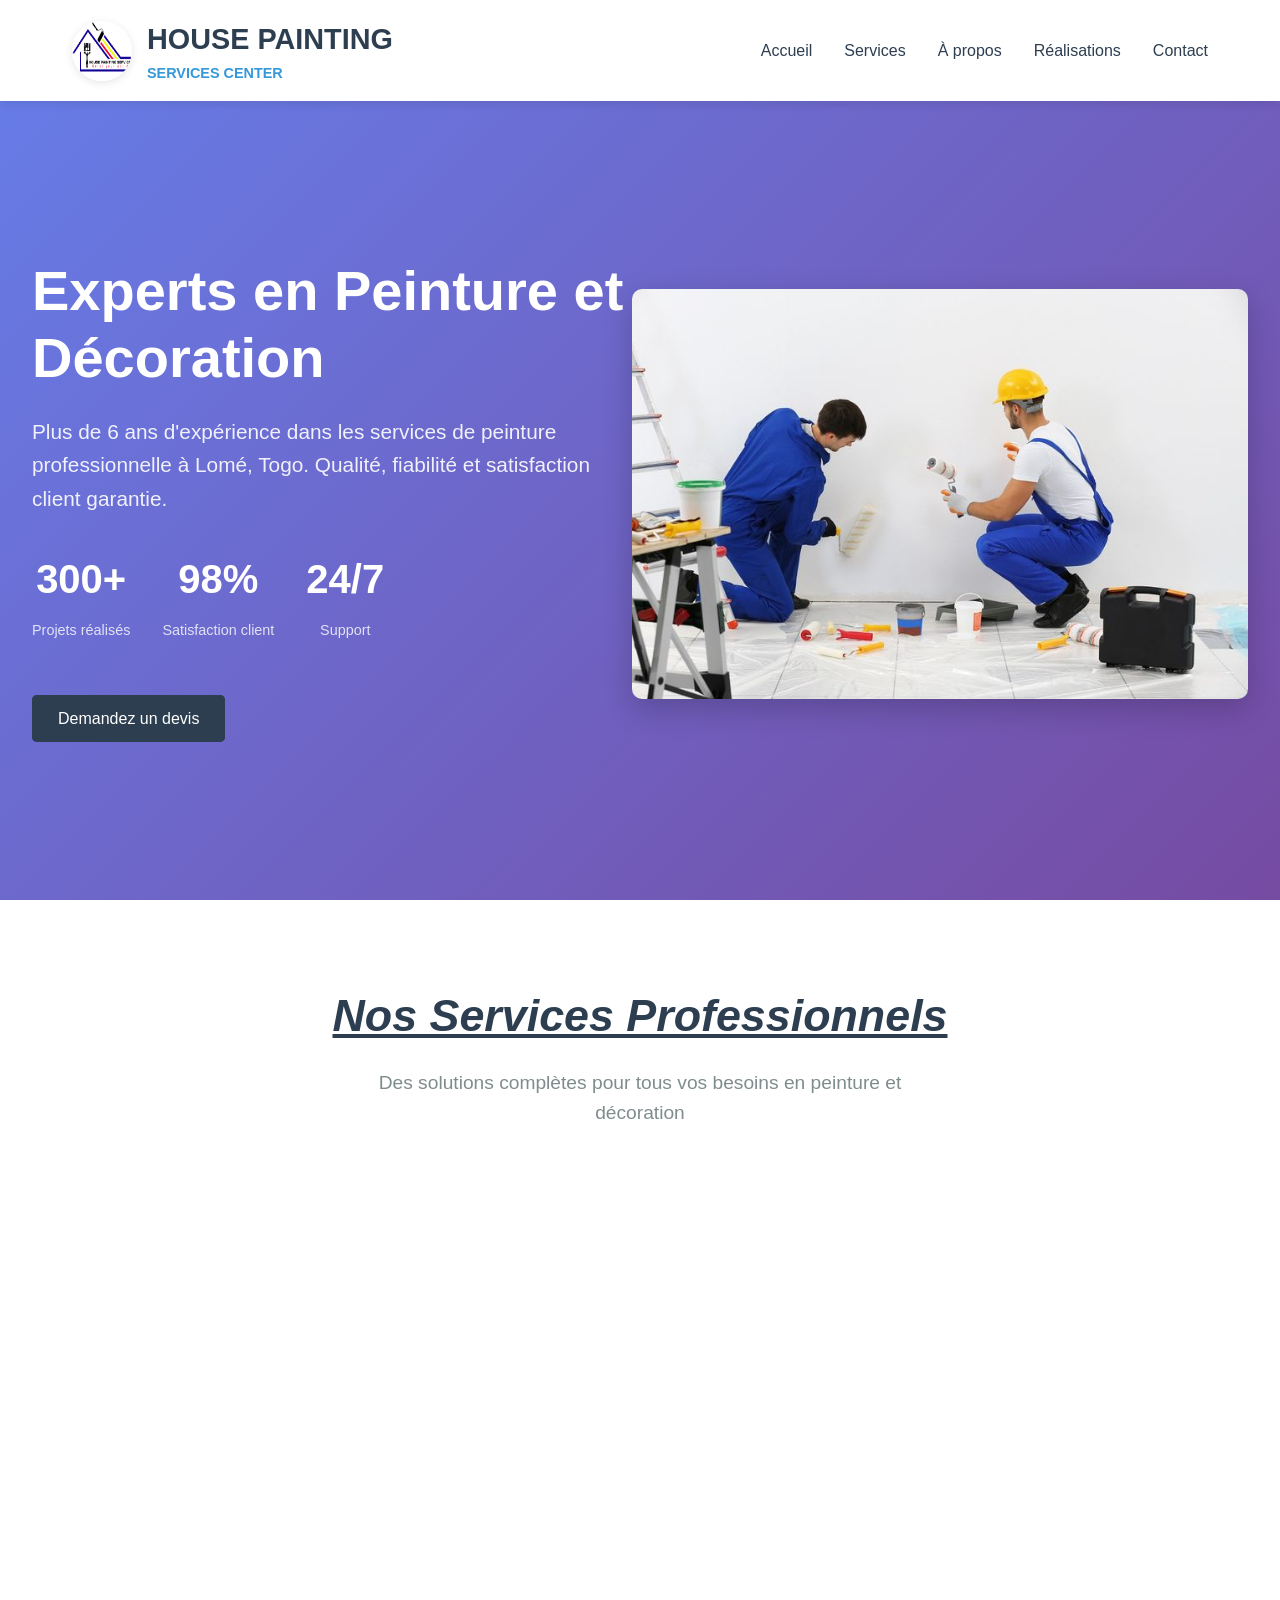
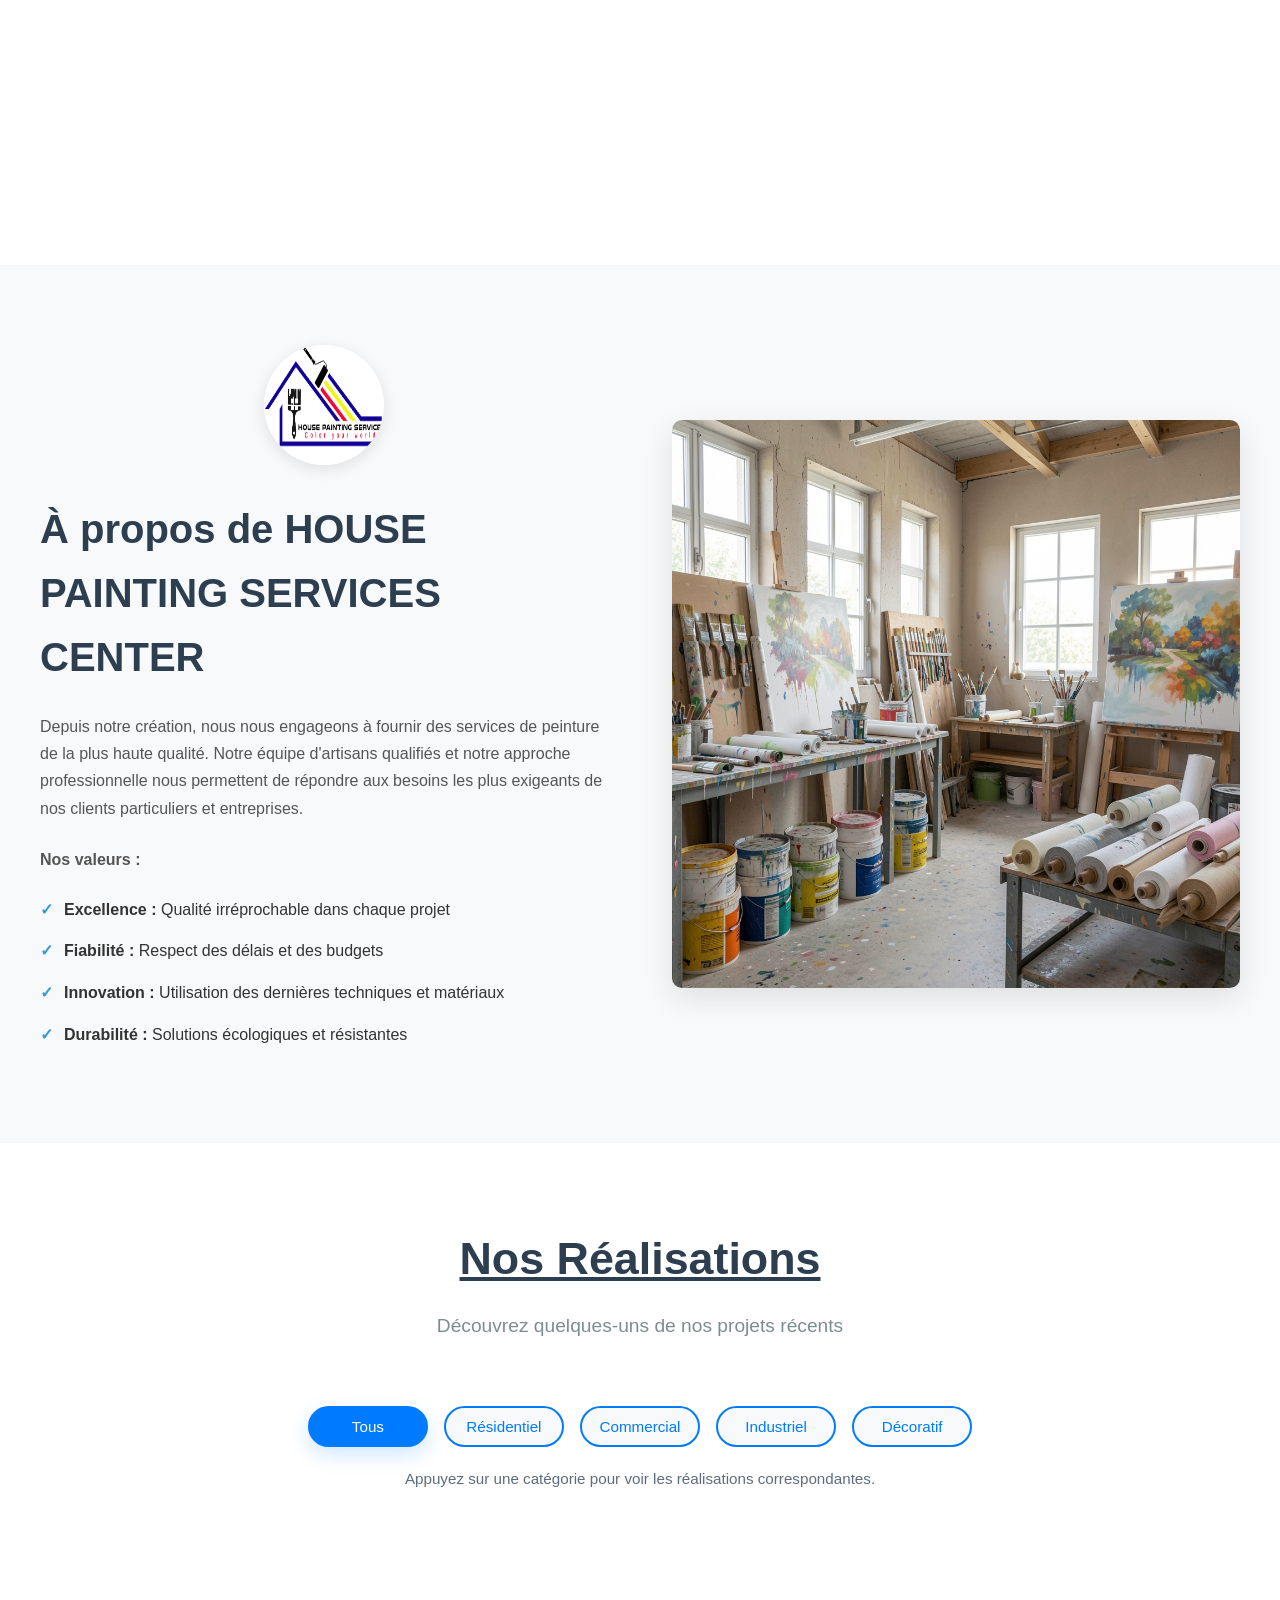
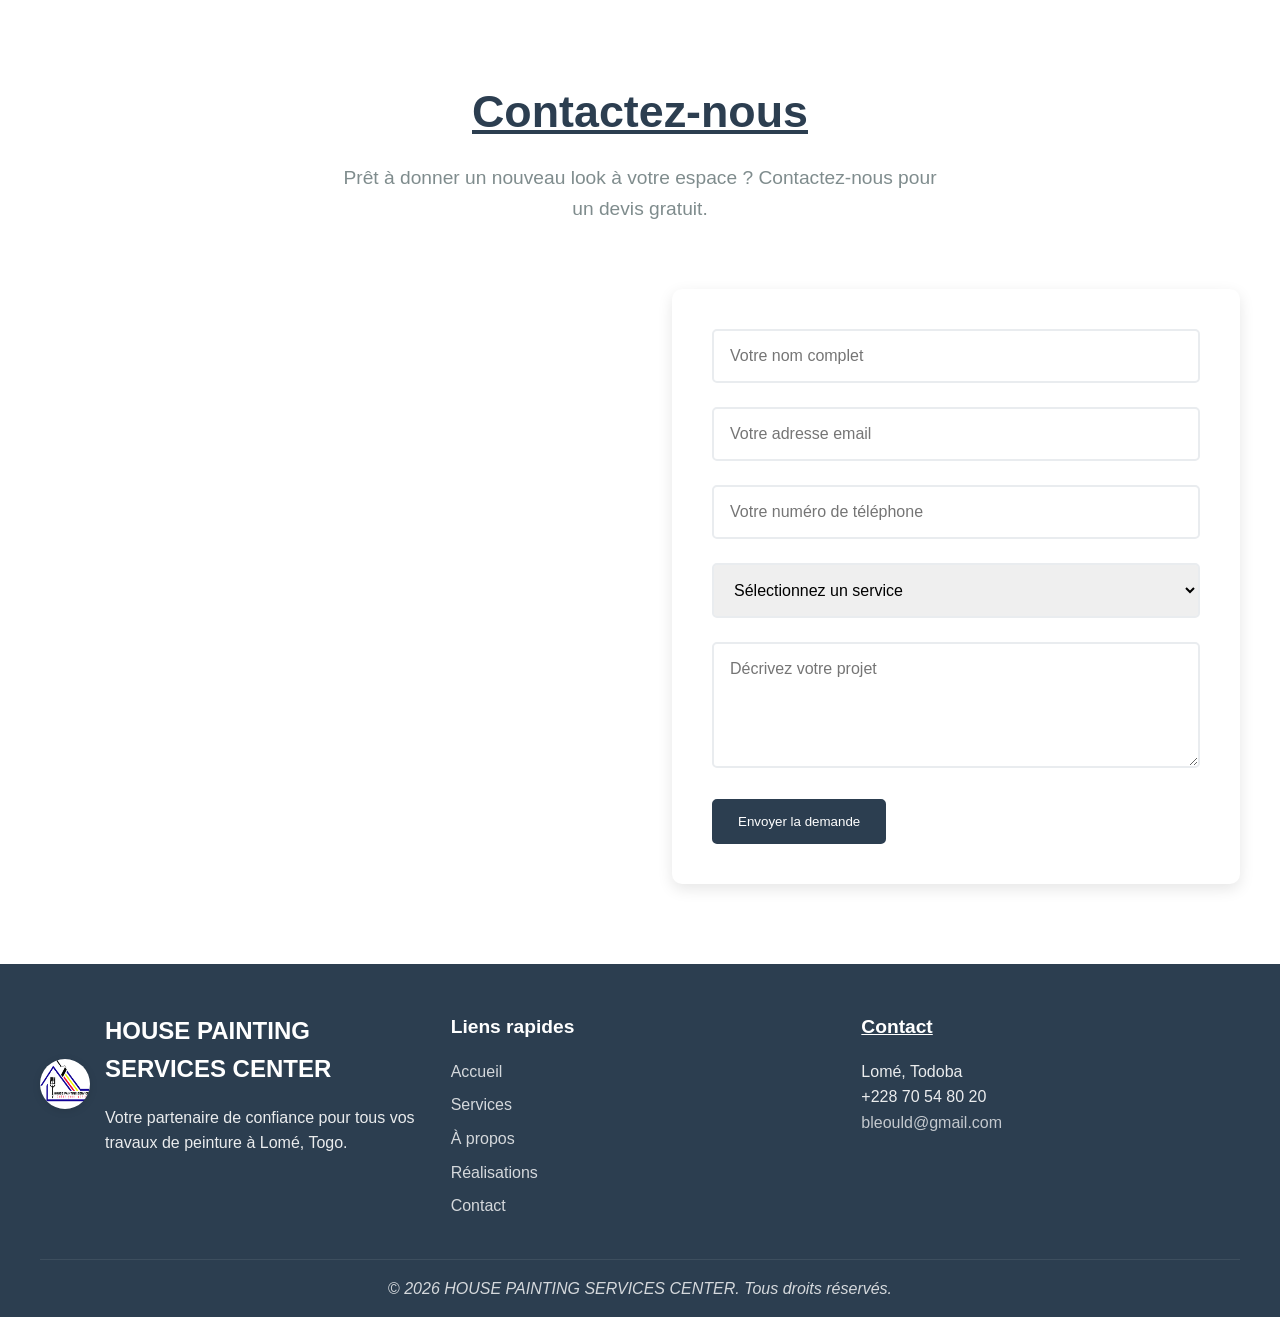
==== index.html @ db164951 "Amélioration du responsive mobile pour un affichage plus stylé" ====
<!DOCTYPE html>
<html lang="fr">
<head>
    <meta charset="UTF-8">
    <meta name="viewport" content="width=device-width, initial-scale=1.0">
    <title>HOUSE PAINTING SERVICES CENTER | Peinture professionnelle à Lomé</title>
    <meta name="description" content="HOUSE PAINTING SERVICES CENTER propose des services professionnels de peinture, décoration et étanchéité à Lomé, Togo.">
    <meta name="theme-color" content="#2c3e50">
    <meta http-equiv="Content-Security-Policy" content="default-src 'self'; script-src 'self'; style-src 'self'; img-src 'self' data: https:; form-action https://formspree.io;">
    <link rel="canonical" href="./">
    <link rel="icon" type="image/svg+xml" href="images/favicon.svg">
    <link rel="shortcut icon" href="images/favicon.svg">
    <link rel="manifest" href="site.webmanifest">
    <meta property="og:title" content="HOUSE PAINTING SERVICES CENTER">
    <meta property="og:description" content="Peinture professionnelle, décoration et étanchéité à Lomé.">
    <meta property="og:type" content="website">
    <meta property="og:url" content="./">
    <link rel="stylesheet" href="styles.css">
    <link href="https://fonts.googleapis.com/css2?family=Roboto:wght@300;400;500;700&display=swap" rel="stylesheet">
</head>
<body>
    <header>
        <nav>
            <div class="logo">
                <img src="images/logo-atelier.png" alt="Logo HOUSE PAINTING" class="logo-image" onerror="this.src='images/logo-atelier.svg'">
                <div class="logo-text">
                    <h1>HOUSE PAINTING</h1>
                    <span><b>SERVICES CENTER</b></span>
                </div>
            </div>
            <ul class="nav-links">
                <li><a href="#accueil">Accueil</a></li>
                <li><a href="#services">Services</a></li>
                <li><a href="#apropos">À propos</a></li>
                <li><a href="#realisations">Réalisations</a></li>
                <li><a href="#contact">Contact</a></li>
            </ul>
            <div class="cta-nav">
                <a href="#contact" class="cta-button">Devis gratuit</a>
            </div>
        </nav>
    </header>

    <section id="accueil" class="hero">
        <div class="hero-content">
            <h2>Experts en Peinture et Décoration</h2>
            <p>Plus de 6 ans d'expérience dans les services de peinture professionnelle à Lomé, Togo. Qualité, fiabilité et satisfaction client garantie.</p>
            <div class="hero-stats">
                <div class="stat">
                    <h3>300+</h3>
                    <p>Projets réalisés</p>
                </div>
                <div class="stat">
                    <h3>98%</h3>
                    <p>Satisfaction client</p>
                </div>
                <div class="stat">
                    <h3>24/7</h3>
                    <p>Support</p>
                </div>
            </div>
            <a href="#contact" class="cta-button primary">Demandez un devis</a>
        </div>
        <div class="hero-image">
            <img src="images/equipe-professionnelle.jpg" alt="Équipe professionnelle de peinture" onerror="this.src='images/exemple-image.svg'">
        </div>
    </section>

    <section id="services" class="services-section">
        <div class="container">
            <div class="section-header">
                <h2><u><i>Nos Services Professionnels</i></u></h2>
                <p>Des solutions complètes pour tous vos besoins en peinture et décoration</p>
            </div>
            <div class="services-grid">
                <div class="service-item">
                    <div class="service-icon">🛠️</div>
                    <h3>Traitement de surface humide</h3>
                    <p>Préparation experte des surfaces pour une adhérence optimale et une finition durable.</p>
                </div>
                <div class="service-item">
                    <div class="service-icon">🎨</div>
                    <h3>Décoration Stucco</h3>
                    <p>Application artistique du stucco pour créer des textures uniques et élégantes.</p>
                </div>
                <div class="service-item">
                    <div class="service-icon">🏭</div>
                    <h3>Peinture industrielle</h3>
                    <p>Peintures spécialisées résistantes aux environnements industriels exigeants.</p>
                </div>
                <div class="service-item">
                    <div class="service-icon">💧</div>
                    <h3>Étanchéité</h3>
                    <p>Solutions d'étanchéité avancées pour protéger contre l'humidité et les infiltrations.</p>
                </div>
                <div class="service-item">
                    <div class="service-icon">🏠</div>
                    <h3>Peinture simple</h3>
                    <p>Peinture intérieure et extérieure de qualité supérieure avec finition impeccable.</p>
                </div>
            </div>
        </div>
    </section>

    <section id="apropos" class="about-section">
        <div class="container">
            <div class="about-content">
                <div class="about-text">
                    <div class="about-logo">
                        <img src="images/logo-atelier.png" alt="Logo HOUSE PAINTING" class="about-logo-image" onerror="this.src='images/logo-atelier.svg'">
                    </div>
                    <h2>À propos de HOUSE PAINTING SERVICES CENTER</h2>
                    <p>Depuis notre création, nous nous engageons à fournir des services de peinture de la plus haute qualité. Notre équipe d'artisans qualifiés et notre approche professionnelle nous permettent de répondre aux besoins les plus exigeants de nos clients particuliers et entreprises.</p>
                    <p><strong>Nos valeurs :</strong></p>
                    <ul>
                        <li><strong>Excellence :</strong> Qualité irréprochable dans chaque projet</li>
                        <li><strong>Fiabilité :</strong> Respect des délais et des budgets</li>
                        <li><strong>Innovation :</strong> Utilisation des dernières techniques et matériaux</li>
                        <li><strong>Durabilité :</strong> Solutions écologiques et résistantes</li>
                    </ul>
                </div>
                <div class="about-image">
                    <img src="images/atelier-professionnel.jpg" alt="Notre atelier professionnel" onerror="this.src='images/exemple-image.svg'">
                </div>
            </div>
        </div>
    </section>

    <section id="realisations" class="portfolio-section">
        <div class="container">
            <div class="section-header">
                <h2><u>Nos Réalisations</u></h2>
                <p>Découvrez quelques-uns de nos projets récents</p>
            </div>
            <div class="filter-buttons">
                <button class="filter-btn active" data-filter="all">Tous</button>
                <button class="filter-btn" data-filter="residential">Résidentiel</button>
                <button class="filter-btn" data-filter="commercial">Commercial</button>
                <button class="filter-btn" data-filter="industrial">Industriel</button>
                <button class="filter-btn" data-filter="decorative">Décoratif</button>
            </div>
            <p class="mobile-filter-note">Appuyez sur une catégorie pour voir les réalisations correspondantes.</p>
            <div class="portfolio-grid">
                <div class="portfolio-item residential hidden">
                    <img src="images/projet-residentiel-1.jpg" alt="Projet résidentiel" onerror="this.src='images/exemple-image.svg'">
                    <div class="portfolio-overlay">
                        <h4>Peinture résidentielle</h4>
                        <p>Rénovation complète d'une villa moderne</p>
                        <a href="images/projet-residentiel-1.jpg" download class="download-btn">Télécharger l'image</a>
                    </div>
                </div>
                <div class="portfolio-item commercial hidden">
                    <img src="images/projet-commercial-1.jpg" alt="Projet commercial" onerror="this.src='images/exemple-image.svg'">
                    <div class="portfolio-overlay">
                        <h4>Peinture commerciale</h4>
                        <p>Refonte d'un bureau d'entreprise</p>
                        <a href="images/projet-commercial-1.jpg" download class="download-btn">Télécharger l'image</a>
                    </div>
                </div>
                <div class="portfolio-item industrial hidden">
                    <img src="images/projet-industriel-1.jpg" alt="Projet industriel" onerror="this.src='images/exemple-image.svg'">
                    <div class="portfolio-overlay">
                        <h4>Peinture industrielle</h4>
                        <p>Protection d'un entrepôt industriel</p>
                        <a href="images/projet-industriel-1.jpg" download class="download-btn">Télécharger l'image</a>
                    </div>
                </div>
                <div class="portfolio-item decorative hidden">
                    <img src="images/projet-decoratif-1.jpg" alt="Projet décoratif" onerror="this.src='images/exemple-image.svg'">
                    <div class="portfolio-overlay">
                        <h4>Décoration Stucco</h4>
                        <p>Mur décoratif en stucco artistique</p>
                        <a href="images/projet-decoratif-1.jpg" download class="download-btn">Télécharger l'image</a>
                    </div>
                </div>
                <div class="portfolio-item residential hidden">
                    <img src="images/projet-residentiel-2.jpg" alt="Projet résidentiel 2" onerror="this.src='images/exemple-image.svg'">
                    <div class="portfolio-overlay">
                        <h4>Peinture résidentielle 2</h4>
                        <p>Rénovation d'un appartement moderne</p>
                        <a href="images/projet-residentiel-2.jpg" download class="download-btn">Télécharger l'image</a>
                    </div>
                </div>
                <div class="portfolio-item commercial hidden">
                    <img src="images/projet-commercial-2.jpg" alt="Projet commercial 2" onerror="this.src='images/exemple-image.svg'">
                    <div class="portfolio-overlay">
                        <h4>Peinture commerciale 2</h4>
                        <p>Aménagement d'un espace de vente</p>
                        <a href="images/projet-commercial-2.jpg" download class="download-btn">Télécharger l'image</a>
                    </div>
                </div>
            </div>
        </div>
    </section>

    <section id="contact" class="contact-section">
        <div class="container">
            <div class="section-header">
                <h2><u>Contactez-nous</u></h2>
                <p>Prêt à donner un nouveau look à votre espace ? Contactez-nous pour un devis gratuit.</p>
            </div>
            <div class="contact-content">
                <div class="contact-info">
                    <div class="info-item">
                        <div class="info-icon">📍</div>
                        <div>
                            <h4>Adresse</h4>
                            <p>Lomé,Todoba</p>
                        </div>
                    </div>
                    <div class="info-item">
                        <div class="info-icon">📞</div>
                        <div>
                            <h4>Téléphone</h4>
                            <p>+228 70 54 80 20</p>
                        </div>
                    </div>
                    <div class="info-item">
                        <div class="info-icon">📧</div>
                        <div>
                            <h4>Email</h4>
                            <p><a href="mailto:bleould@gmail.com" class="email-link">bleould@gmail.com</a></p>
                        </div>
                    </div>
                    <div class="info-item">
                        <div class="info-icon">🕒</div>
                        <div>
                            <h4>Horaires</h4>
                            <p>Lun-Ven: 8h-18h<br>Sam: 9h-16h</p>
                        </div>
                    </div>
                </div>
                <div class="contact-form">
                    <form action="https://formspree.io/f/xaqloaav" method="POST" id="contact-form">
                        <div class="form-group">
                            <input type="text" name="nom" placeholder="Votre nom complet" required>
                        </div>
                        <div class="form-group">
                            <input type="email" name="email" placeholder="Votre adresse email" required>
                        </div>
                        <div class="form-group">
                            <input type="tel" name="telephone" placeholder="Votre numéro de téléphone">
                        </div>
                        <div class="form-group">
                            <select name="service" required>
                                <option value="">Sélectionnez un service</option>
                                <option value="surface-humide">Traitement de surface humide</option>
                                <option value="stucco">Décoration Stucco</option>
                                <option value="industrielle">Peinture industrielle</option>
                                <option value="etancheite">Étanchéité</option>
                                <option value="simple">Peinture simple</option>
                            </select>
                        </div>
                        <div class="form-group">
                            <textarea name="message" placeholder="Décrivez votre projet" rows="5" required></textarea>
                        </div>
                        <button type="submit" class="cta-button primary">Envoyer la demande</button>
                        <div id="form-message" style="margin-top: 1rem; display: none;"></div>
                    </form>
                </div>
            </div>
        </div>
    </section>

    <footer>
        <div class="container">
            <div class="footer-content">
                <div class="footer-section">
                    <div class="footer-logo">
                        <img src="images/logo-atelier.png" alt="Logo HOUSE PAINTING" class="footer-logo-image" onerror="this.src='images/logo-atelier.svg'">
                        <div>
                            <h3>HOUSE PAINTING SERVICES CENTER</h3>
                            <p>Votre partenaire de confiance pour tous vos travaux de peinture à Lomé, Togo.</p>
                        </div>
                    </div>
                </div>
                <div class="footer-section">
                    <h4>Liens rapides</h4>
                    <ul>
                        <li><a href="#accueil">Accueil</a></li>
                        <li><a href="#services">Services</a></li>
                        <li><a href="#apropos">À propos</a></li>
                        <li><a href="#realisations">Réalisations</a></li>
                        <li><a href="#contact">Contact</a></li>
                    </ul>
                </div>
                <div class="footer-section">
                    <h4><u>Contact</u></h4>
                    <p>Lomé, Todoba<br>+228 70 54 80 20<br><a href="mailto:bleould@gmail.com" class="footer-email">bleould@gmail.com</a></p>
                </div>
            </div>
            <div class="footer-bottom">
                <p>&copy; <i>2026 HOUSE PAINTING SERVICES CENTER. Tous droits réservés.</i></p>
            </div>
        </div>
    </footer>

    <script src="script.js"></script>
</body>
</html>
---- styles.css ----
/* Reset and base styles */
* {
    margin: 0;
    padding: 0;
    box-sizing: border-box;
}

body {
    font-family: 'Roboto', sans-serif;
    line-height: 1.6;
    color: #333;
    background-color: #fbffff;
    overflow-x: hidden;
}

img {
    max-width: 100%;
    display: block;
}

/* Header and Navigation */
header {
    background-color: #fff;
    box-shadow: 0 2px 10px rgba(0,0,0,0.1);
    position: fixed;
    width: 100%;
    top: 0;
    z-index: 1000;
}

nav {
    display: flex;
    justify-content: space-between;
    align-items: center;
    padding: 1rem 2rem;
    max-width: 1200px;
    margin: 0 auto;
}

.logo {
    display: flex;
    align-items: center;
    gap: 15px;
}

.logo-image {
    width: 60px;
    height: 60px;
    border-radius: 50%;
    box-shadow: 0 2px 8px rgba(0,0,0,0.1);
    transition: transform 0.3s ease;
}

.logo-image:hover {
    transform: scale(1.05);
}

.logo-text h1 {
    color: #2c3e50;
    font-size: 1.8rem;
    font-weight: 700;
    margin: 0;
}

.logo-text span {
    display: block;
    font-size: 0.9rem;
    color: #3498db;
    font-weight: 300;
}

.nav-links {
    list-style: none;
    display: flex;
}

.nav-links li {
    margin-left: 2rem;
}

.nav-links a {
    text-decoration: none;
    color: #2c3e50;
    font-weight: 500;
    transition: color 0.3s;
}

.nav-links a:hover {
    color: #3498db;
}

.cta-nav {
    display: none;
}

.cta-button {
    background-color: #3498db;
    color: white;
    padding: 0.8rem 1.5rem;
    text-decoration: none;
    border-radius: 5px;
    font-weight: 500;
    transition: all 0.3s;
    border: 2px solid #3498db;
}

.cta-button:hover {
    background-color: transparent;
    color: #3498db;
}

.cta-button.primary {
    background-color: #2c3e50;
    border-color: #2c3e50;
}

.cta-button.primary:hover {
    background-color: transparent;
    color: #2c3e50;
}

/* Hero Section */
.hero {
    background: linear-gradient(135deg, #667eea 0%, #764ba2 100%);
    min-height: 100vh;
    display: flex;
    align-items: center;
    padding: 120px 2rem 2rem;
    color: white;
}

.hero-content {
    flex: 1;
    max-width: 600px;
}

.hero-content h2 {
    font-size: 3.5rem;
    margin-bottom: 1.5rem;
    font-weight: 700;
    line-height: 1.2;
}

.hero-content p {
    font-size: 1.3rem;
    margin-bottom: 2rem;
    opacity: 0.9;
}

.hero-stats {
    display: flex;
    gap: 2rem;
    margin-bottom: 2rem;
}

.stat {
    text-align: center;
}

.stat h3 {
    font-size: 2.5rem;
    font-weight: 700;
    margin-bottom: 0.5rem;
}

.stat p {
    font-size: 0.9rem;
    opacity: 0.8;
}

.hero-image {
    flex: 1;
    display: flex;
    justify-content: center;
    align-items: center;
}

.hero-image img {
    max-width: 100%;
    height: auto;
    border-radius: 10px;
    box-shadow: 0 10px 30px rgba(0,0,0,0.2);
}

/* Sections */
section {
    padding: 5rem 2rem;
}

section[id] {
    scroll-margin-top: 120px;
}

.container {
    max-width: 1200px;
    margin: 0 auto;
}

.section-header {
    text-align: center;
    margin-bottom: 4rem;
}

.section-header h2 {
    font-size: 2.8rem;
    color: #2c3e50;
    margin-bottom: 1rem;
    font-weight: 700;
}

.section-header p {
    font-size: 1.2rem;
    color: #7f8c8d;
    max-width: 600px;
    margin: 0 auto;
}

/* Services */
.services-section {
    background-color: #fff;
}

.services-grid {
    display: grid;
    grid-template-columns: repeat(auto-fit, minmax(280px, 1fr));
    gap: 2rem;
}

.service-item {
    background-color: #f8f9fa;
    padding: 2.5rem 2rem;
    border-radius: 10px;
    text-align: center;
    transition: transform 0.3s, box-shadow 0.3s;
    border: 1px solid #e9ecef;
}

.service-item:hover {
    transform: translateY(-5px);
    box-shadow: 0 10px 25px rgba(0,0,0,0.1);
}

.service-icon {
    font-size: 3rem;
    margin-bottom: 1.5rem;
}

.service-item h3 {
    margin-bottom: 1rem;
    color: #2c3e50;
    font-weight: 600;
}

.service-item p {
    color: #7f8c8d;
    line-height: 1.6;
}

/* About */
.about-section {
    background-color: #f8f9fa;
}

.about-content {
    display: grid;
    grid-template-columns: 1fr 1fr;
    gap: 4rem;
    align-items: center;
}

.about-logo {
    text-align: center;
    margin-bottom: 2rem;
}

.about-logo-image {
    width: 120px;
    height: 120px;
    border-radius: 50%;
    box-shadow: 0 4px 15px rgba(0,0,0,0.1);
    margin: 0 auto 1rem;
    display: block;
}

.about-text h2 {
    font-size: 2.5rem;
    color: #2c3e50;
    margin-bottom: 1.5rem;
    font-weight: 700;
}

.about-text p {
    margin-bottom: 1.5rem;
    color: #555;
    line-height: 1.7;
}

.about-text ul {
    list-style: none;
    padding: 0;
}

.about-text li {
    margin-bottom: 1rem;
    padding-left: 1.5rem;
    position: relative;
}

.about-text li::before {
    content: "✓";
    color: #3498db;
    font-weight: bold;
    position: absolute;
    left: 0;
}

.about-image img {
    width: 100%;
    border-radius: 10px;
    box-shadow: 0 10px 30px rgba(0,0,0,0.1);
}

/* Portfolio */
.portfolio-section {
    background-color: #fff;
}

.portfolio-grid {
    display: grid;
    grid-template-columns: repeat(auto-fit, minmax(300px, 1fr));
    gap: 2rem;
}

.portfolio-item {
    position: relative;
    overflow: hidden;
    border-radius: 10px;
    box-shadow: 0 5px 15px rgba(0,0,0,0.1);
    transition: transform 0.3s;
}

.portfolio-item:hover {
    transform: scale(1.05);
}

.portfolio-item img {
    width: 100%;
    height: 250px;
    object-fit: cover;
    transition: transform 0.3s;
}

.portfolio-item:hover img {
    transform: scale(1.1);
}

.portfolio-overlay {
    position: absolute;
    bottom: 0;
    left: 0;
    right: 0;
    background: linear-gradient(transparent, rgba(0,0,0,0.8));
    color: white;
    padding: 2rem 1.5rem 1.5rem;
    transform: translateY(100%);
    transition: transform 0.3s;
}

.portfolio-item:hover .portfolio-overlay {
    transform: translateY(0);
}

.portfolio-overlay h4 {
    font-size: 1.3rem;
    margin-bottom: 0.5rem;
    font-weight: 600;
}

.portfolio-overlay p {
    opacity: 0.9;
    font-size: 0.9rem;
}

.portfolio-overlay .download-btn {
    display: inline-block;
    margin-top: 1rem;
    padding: 0.5rem 1rem;
    background-color: #007bff;
    color: white;
    text-decoration: none;
    border-radius: 4px;
    font-size: 0.9rem;
    transition: background-color 0.3s;
}

.portfolio-overlay .download-btn:hover {
    background-color: #0056b3;
}

.filter-buttons {
    display: flex;
    justify-content: center;
    gap: 1rem;
    margin-bottom: 1.25rem;
    flex-wrap: wrap;
}

.mobile-filter-note {
    text-align: center;
    color: #5d6d7e;
    margin-bottom: 1.5rem;
    font-size: 0.95rem;
    max-width: 600px;
    margin-left: auto;
    margin-right: auto;
}

.filter-btn {
    padding: 0.65rem 1.1rem;
    background-color: #f8f9fa;
    border: 2px solid #007bff;
    color: #007bff;
    cursor: pointer;
    border-radius: 999px;
    font-size: 0.95rem;
    transition: all 0.3s ease;
    min-width: 120px;
}

.filter-btn:hover, .filter-btn.active {
    background-color: #007bff;
    color: white;
    box-shadow: 0 8px 20px rgba(0, 123, 255, 0.18);
}

.portfolio-item.hidden {
    display: none;
}

@media (max-width: 768px) {
    .filter-buttons {
        flex-direction: column;
        align-items: center;
        gap: 0.75rem;
    }

    .filter-btn {
        width: 100%;
        max-width: 280px;
        padding: 0.75rem 1rem;
        font-size: 0.95rem;
    }

    .portfolio-grid {
        gap: 1.5rem;
    }

    .portfolio-item {
        border-radius: 22px;
    }

    .portfolio-item:hover {
        transform: none;
    }

    .portfolio-overlay {
        transform: translateY(0);
        padding: 1.4rem 1rem;
        background: linear-gradient(transparent, rgba(0,0,0,0.88));
    }

    .portfolio-overlay h4 {
        font-size: 1.2rem;
    }

    .portfolio-overlay p {
        font-size: 0.95rem;
    }

    .portfolio-overlay .download-btn {
        width: 100%;
        text-align: center;
        padding: 0.75rem 1rem;
        font-size: 0.95rem;
    }
}

@media (max-width: 480px) {
    .filter-buttons {
        gap: 0.6rem;
    }

    .filter-btn {
        width: 100%;
        max-width: 100%;
        padding: 0.8rem 1rem;
        font-size: 0.9rem;
    }

    .mobile-filter-note {
        font-size: 0.92rem;
        color: #64748b;
    }

    .portfolio-item img {
        height: 200px;
    }

    .portfolio-overlay h4 {
        font-size: 1.1rem;
    }

    .portfolio-overlay p {
        font-size: 0.88rem;
    }

    section {
        padding: 2.5rem 1rem;
    }

    .cta-button {
        width: 100%;
    }

    .about-text h2 {
        font-size: 2rem;
    }

    .hero-content h2 {
        font-size: 1.85rem;
    }

    .hero-content p {
        font-size: 1rem;
    }

    .hero {
        padding: 180px 1rem 2rem;
    }
}

/* Contact */
.contact-section {
    background-color: #ffffff;
}

.contact-content {
    display: grid;
    grid-template-columns: 1fr 1fr;
    gap: 4rem;
    align-items: start;
}

.contact-info {
    display: flex;
    flex-direction: column;
    gap: 2rem;
}

.info-item {
    display: flex;
    align-items: flex-start;
    gap: 1rem;
}

/* Alternative pour les emojis si ils ne s'affichent pas */
.info-icon {
    font-size: 2rem;
    color: #3498db;
    margin-right: 1rem;
    display: inline-block;
    width: 2rem;
    text-align: center;
}

/* Fallback pour les navigateurs qui ne supportent pas les emojis */
@supports not (font-variant-emoji: unicode) {
    .info-icon:before {
        content: attr(data-icon);
        font-family: Arial, sans-serif;
        font-size: 1.5rem;
        color: #3498db;
    }
}

.email-link {
    color: #3498db;
    text-decoration: none;
    font-weight: 500;
    transition: color 0.3s ease;
}

.email-link:hover {
    color: #2c3e50;
    text-decoration: underline;
}

.contact-form {
    background-color: #fff;
    padding: 2.5rem;
    border-radius: 10px;
    box-shadow: 0 5px 15px rgba(0,0,0,0.1);
}

.form-group {
    margin-bottom: 1.5rem;
}

.form-group input,
.form-group select,
.form-group textarea {
    width: 100%;
    padding: 1rem;
    border: 2px solid #e9ecef;
    border-radius: 5px;
    font-size: 1rem;
    font-family: 'Roboto', sans-serif;
    transition: border-color 0.3s;
}

.form-group input:focus,
.form-group select:focus,
.form-group textarea:focus {
    outline: none;
    border-color: #3498db;
}

/* Footer */
footer {
    background-color: #2c3e50;
    color: white;
    padding: 3rem 2rem 1rem;
}

.footer-content {
    display: grid;
    grid-template-columns: repeat(auto-fit, minmax(250px, 1fr));
    gap: 2rem;
    margin-bottom: 2rem;
}

.footer-logo {
    display: flex;
    align-items: center;
    gap: 15px;
}

.footer-logo-image {
    width: 50px;
    height: 50px;
    border-radius: 50%;
    box-shadow: 0 2px 8px rgba(0,0,0,0.1);
}

.footer-section h3 {
    font-size: 1.5rem;
    margin-bottom: 1rem;
    font-weight: 700;
    color: white;
}

.footer-section h4 {
    font-size: 1.2rem;
    margin-bottom: 1rem;
    font-weight: 600;
}

.footer-section p {
    line-height: 1.6;
    opacity: 0.9;
}

.footer-section ul {
    list-style: none;
}

.footer-section li {
    margin-bottom: 0.5rem;
}

.footer-section a {
    color: white;
    text-decoration: none;
    opacity: 0.8;
    transition: opacity 0.3s;
}

.footer-email {
    color: white;
    text-decoration: none;
    opacity: 0.9;
    transition: opacity 0.3s ease;
}

.footer-email:hover {
    opacity: 1;
    text-decoration: underline;
}

.footer-bottom {
    border-top: 1px solid rgba(255,255,255,0.1);
    padding-top: 1rem;
    text-align: center;
    opacity: 0.8;
}

/* Responsive */
@media (max-width: 768px) {
    nav {
        flex-direction: column;
        gap: 1rem;
        padding: 0.9rem 1rem;
    }

    .logo {
        justify-content: center;
        flex-wrap: wrap;
        text-align: center;
    }

    .logo-text h1 {
        font-size: 1.35rem;
    }

    .nav-links {
        margin-top: 0;
        flex-wrap: wrap;
        justify-content: center;
        gap: 0.35rem;
    }

    .nav-links li {
        margin: 0.2rem;
    }

    .nav-links a {
        display: inline-block;
        padding: 0.4rem 0.7rem;
        font-size: 0.95rem;
    }

    .hero {
        flex-direction: column;
        text-align: center;
        min-height: auto;
        gap: 2rem;
        padding: 170px 1rem 3rem;
    }

    .hero-content,
    .hero-image {
        max-width: 100%;
    }

    .hero-content h2 {
        font-size: 2.2rem;
    }

    .hero-content p {
        font-size: 1.05rem;
    }

    .hero-stats {
        justify-content: center;
        flex-wrap: wrap;
        gap: 1rem;
    }

    .stat {
        flex: 1 1 120px;
    }

    .stat h3 {
        font-size: 2rem;
    }

    .about-content,
    .contact-content {
        grid-template-columns: 1fr;
        gap: 2rem;
    }

    .services-grid,
    .portfolio-grid {
        grid-template-columns: 1fr;
    }

    .contact-form {
        padding: 1.25rem;
    }

    .footer-content {
        grid-template-columns: 1fr;
        text-align: center;
    }

    .footer-logo {
        flex-direction: column;
        text-align: center;
    }

    section {
        padding: 3rem 1rem;
    }

    .section-header {
        margin-bottom: 2rem;
    }

    .section-header h2 {
        font-size: 2rem;
    }
}

@media (max-width: 480px) {
    .logo-image,
    .about-logo-image {
        width: 52px;
        height: 52px;
    }

    .logo-text h1 {
        font-size: 1.05rem;
    }

    .logo-text span {
        font-size: 0.75rem;
    }

    .hero {
        padding: 185px 1rem 2.5rem;
    }

    .hero-content h2 {
        font-size: 1.75rem;
    }

    .hero-content p {
        font-size: 0.98rem;
    }

    .cta-button {
        display: block;
        width: 100%;
        text-align: center;
    }

    .contact-form {
        padding: 1rem;
    }

    .form-group input,
    .form-group select,
    .form-group textarea {
        padding: 0.85rem;
        font-size: 0.95rem;
    }

    .portfolio-item img {
        height: 220px;
    }

    .filter-buttons {
        gap: 0.5rem;
    }

    .filter-btn {
        padding: 0.4rem 0.8rem;
        font-size: 0.85rem;
    }

    .portfolio-overlay .download-btn {
        padding: 0.4rem 0.8rem;
        font-size: 0.85rem;
    }

    .portfolio-grid {
        gap: 1rem;
    }
}
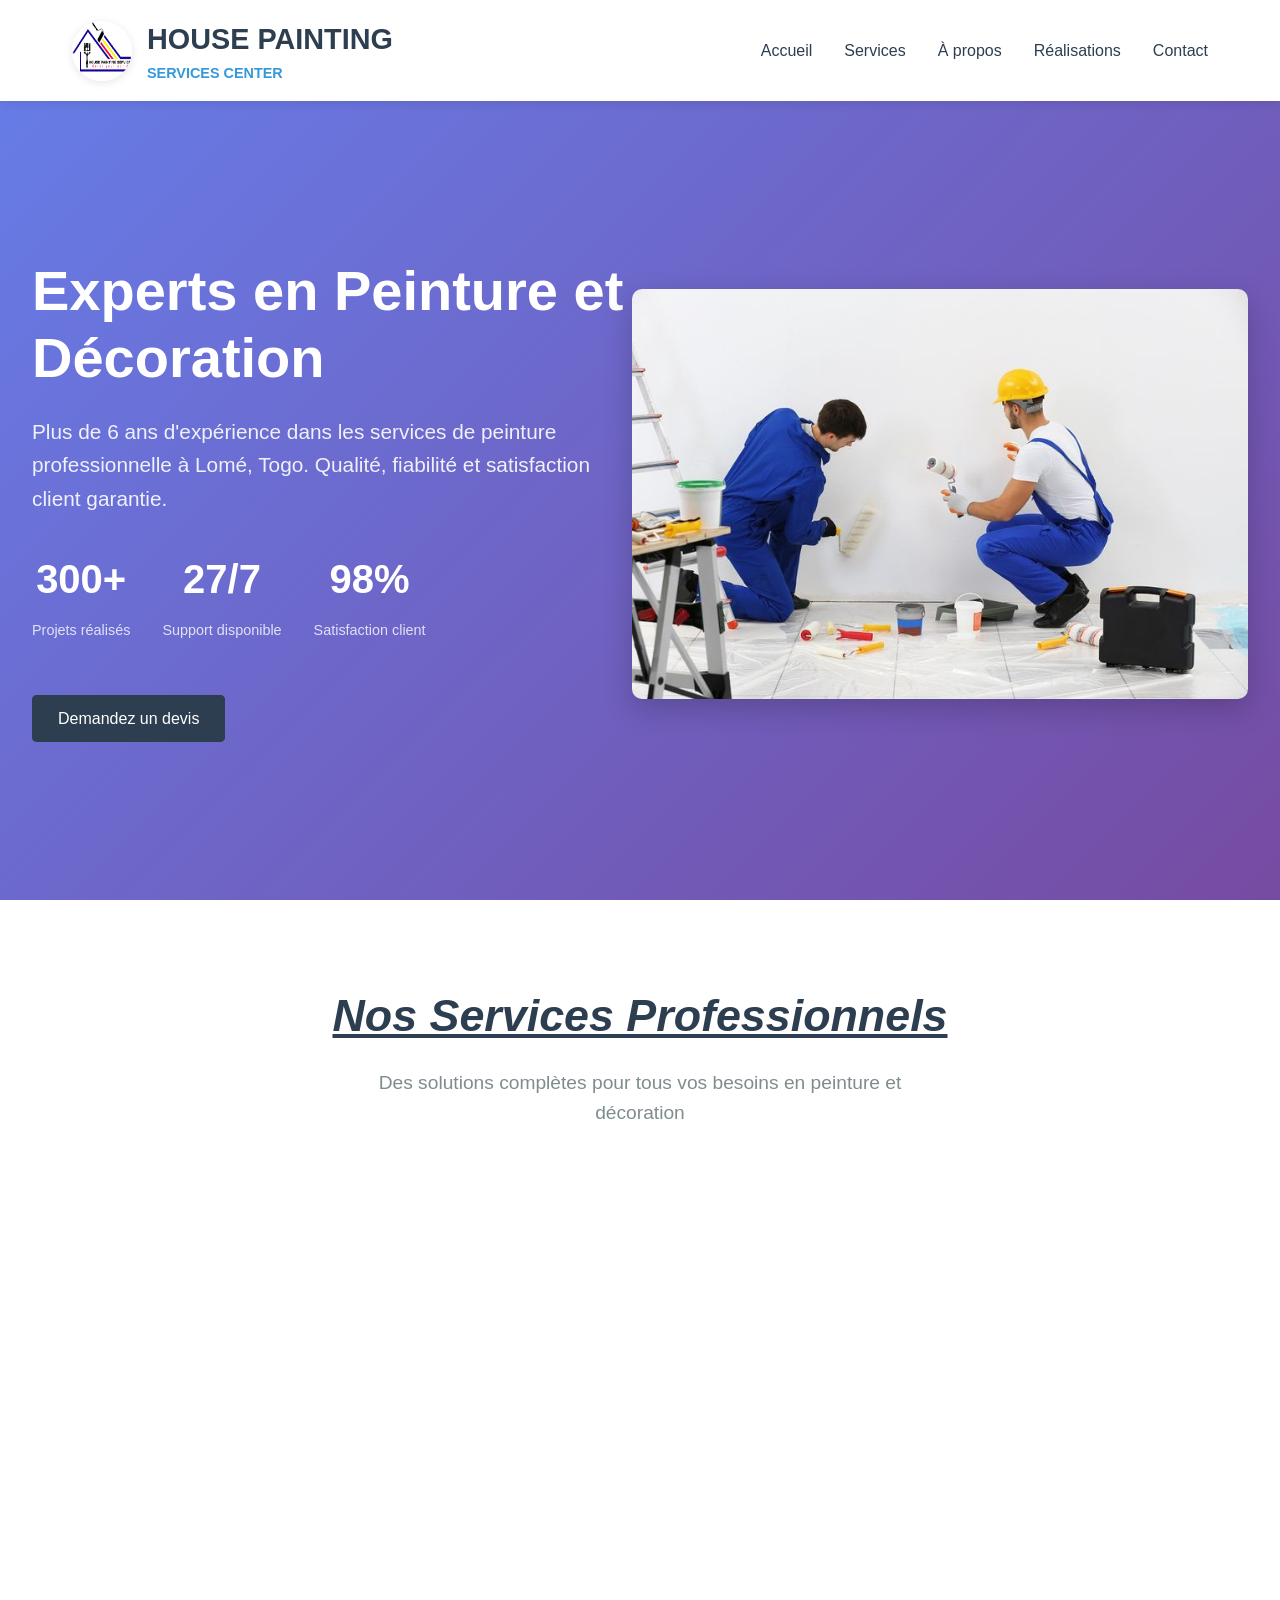
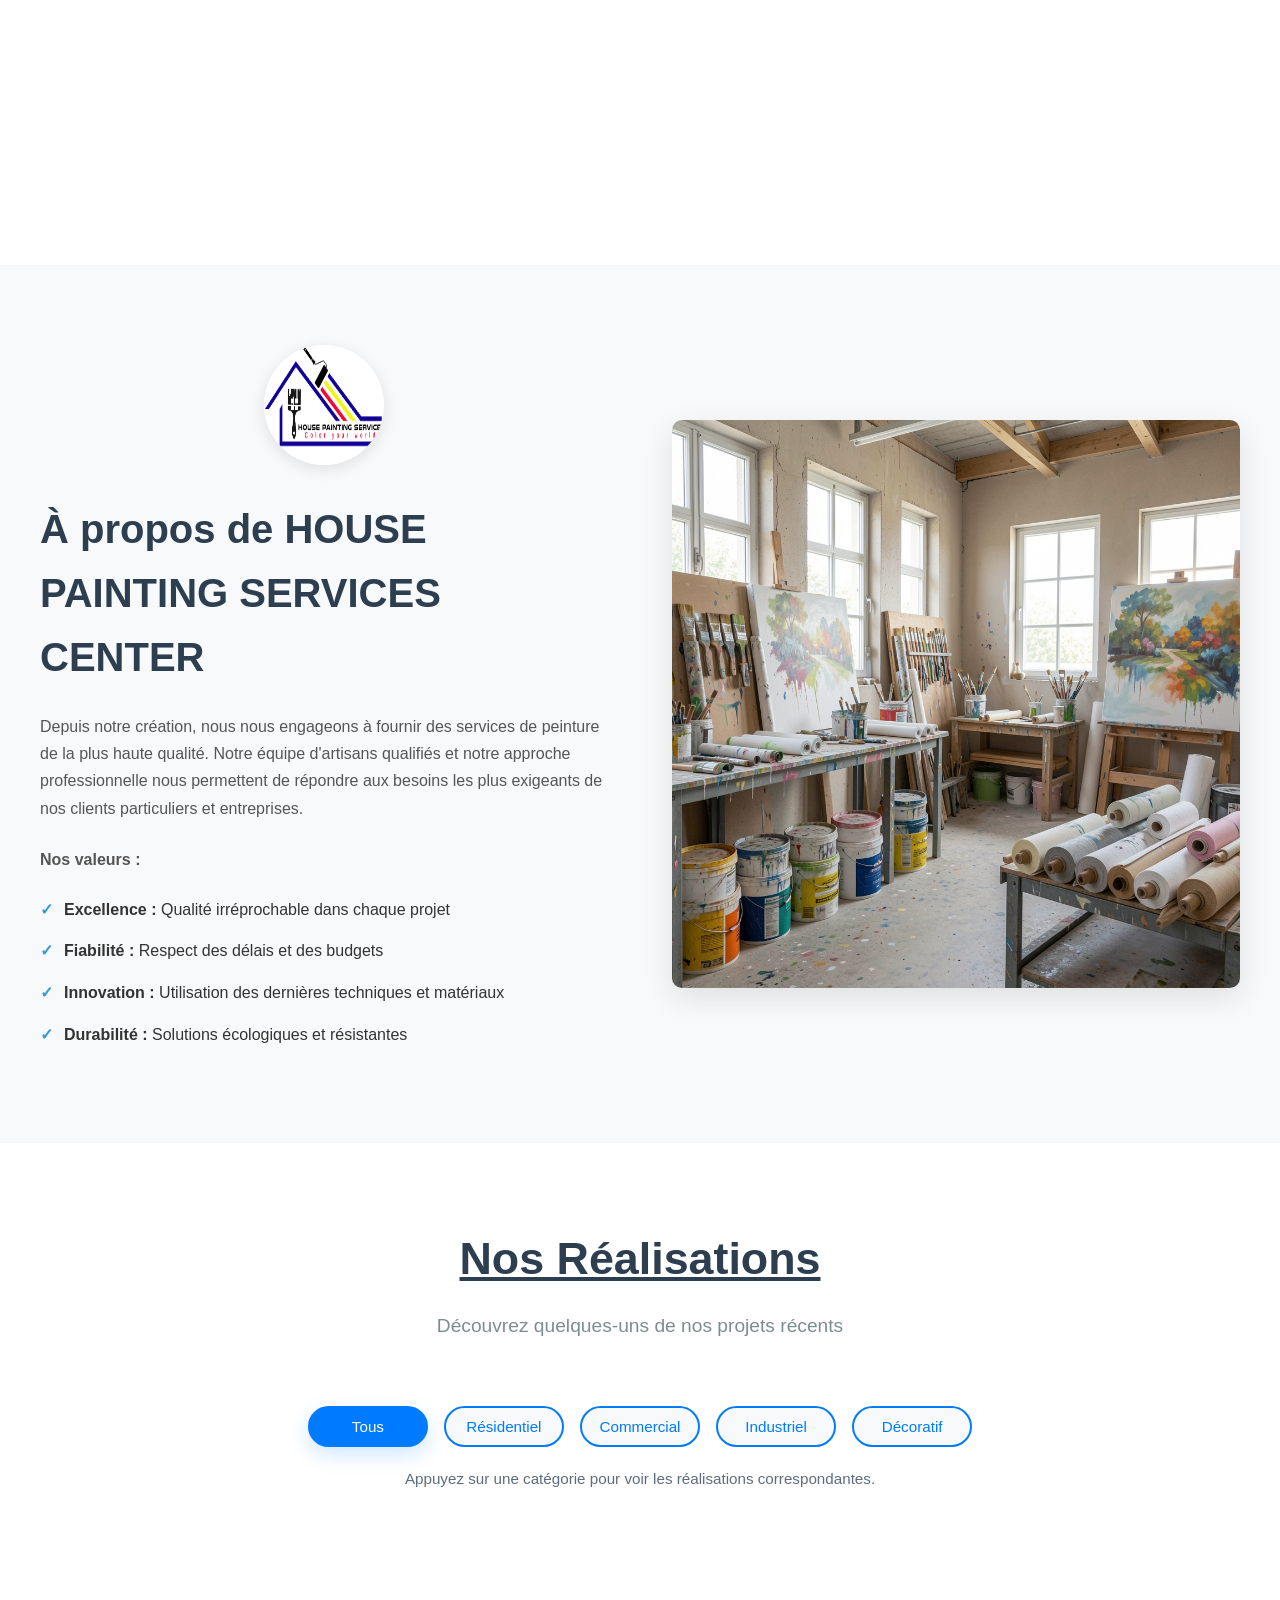
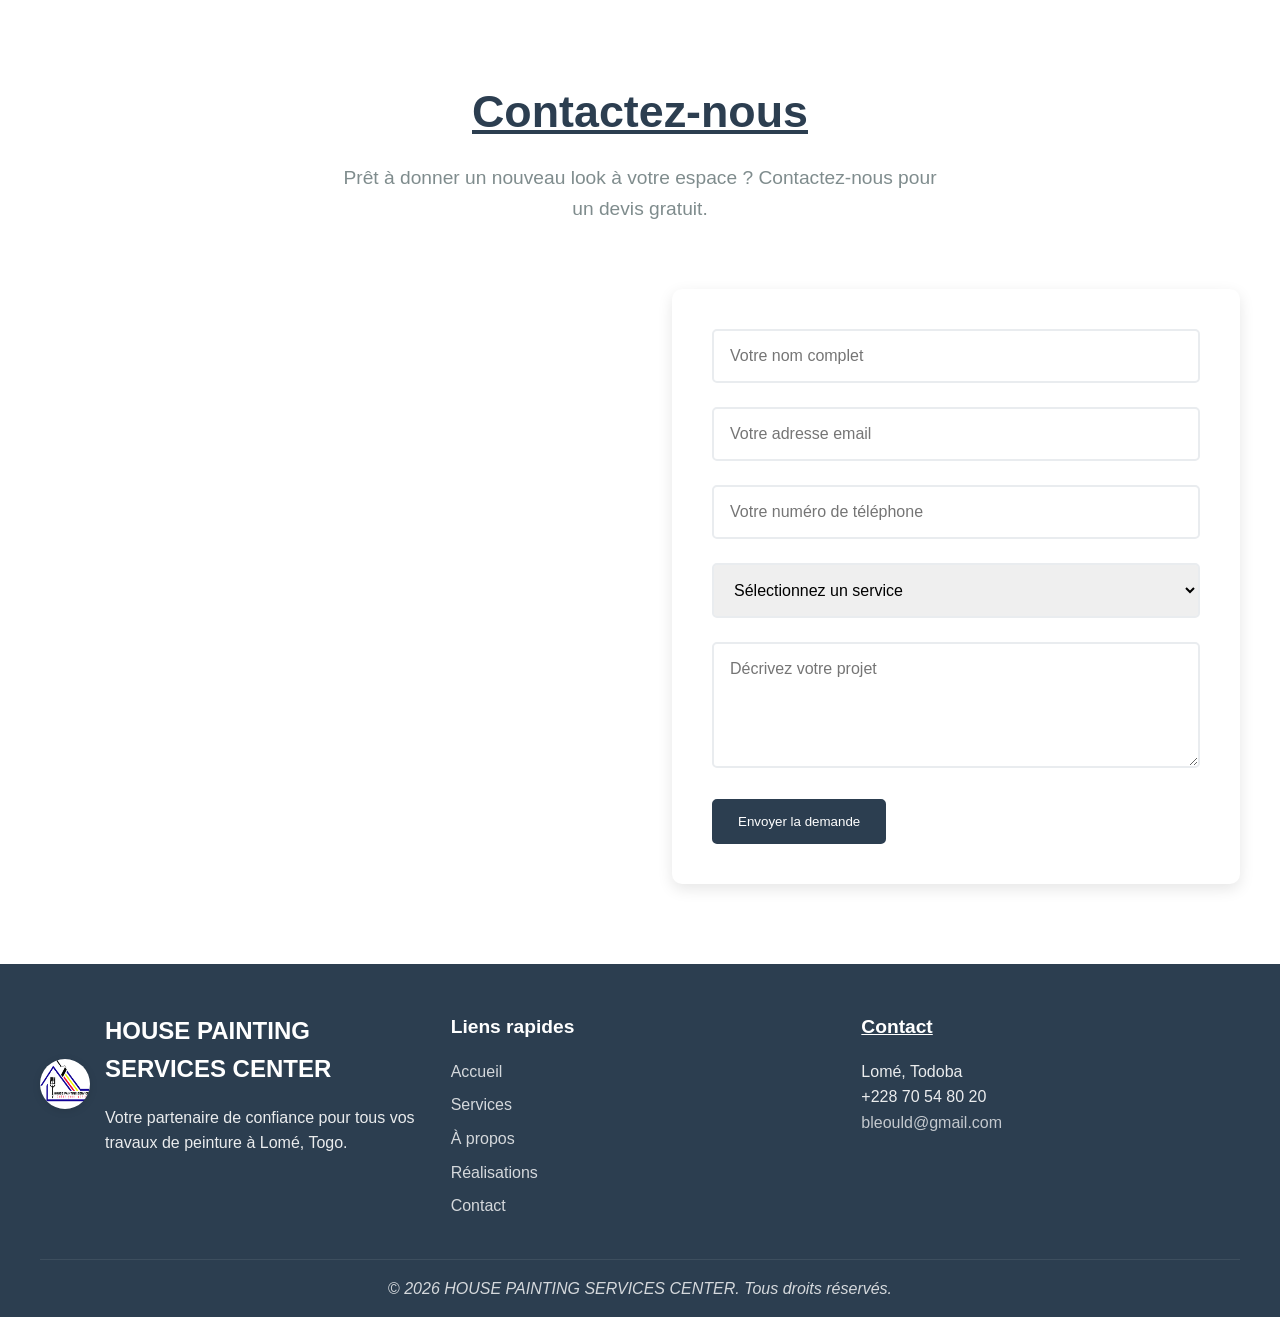
==== commit 87a9bd75: "Réordonner le bloc 27/7 entre 300+ et 98% dans la section héros" ====
--- a/index.html
+++ b/index.html
@@ -51,12 +51,12 @@
                     <p>Projets réalisés</p>
                 </div>
                 <div class="stat">
+                    <h3>27/7</h3>
+                    <p>Support disponible</p>
+                </div>
+                <div class="stat">
                     <h3>98%</h3>
                     <p>Satisfaction client</p>
-                </div>
-                <div class="stat">
-                    <h3>24/7</h3>
-                    <p>Support</p>
                 </div>
             </div>
             <a href="#contact" class="cta-button primary">Demandez un devis</a>
--- a/styles.css
+++ b/styles.css
@@ -537,6 +537,18 @@
     .hero {
         padding: 180px 1rem 2rem;
     }
+
+    .portfolio-section {
+        padding-bottom: 0.8rem;
+    }
+
+    .contact-section {
+        padding-top: 0.8rem;
+    }
+
+    .section-header {
+        margin-bottom: 1rem;
+    }
 }
 
 /* Contact */
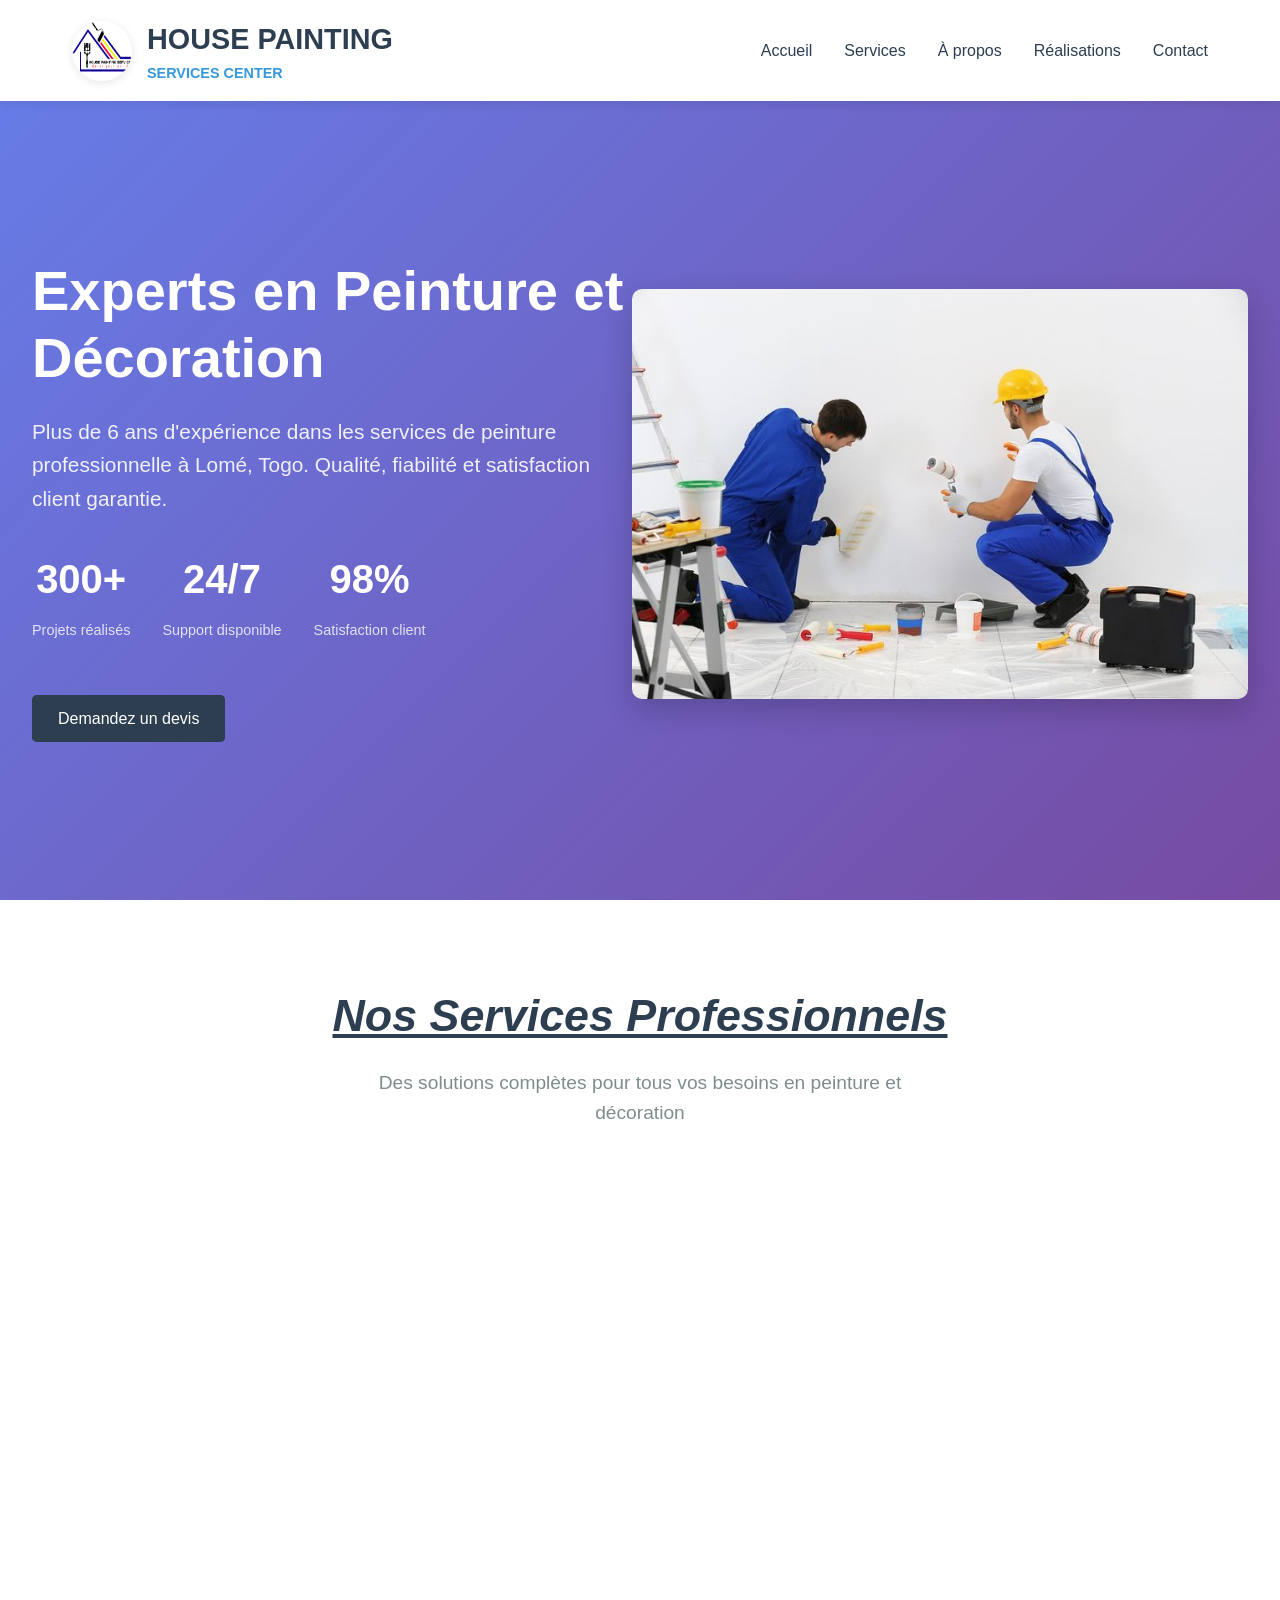
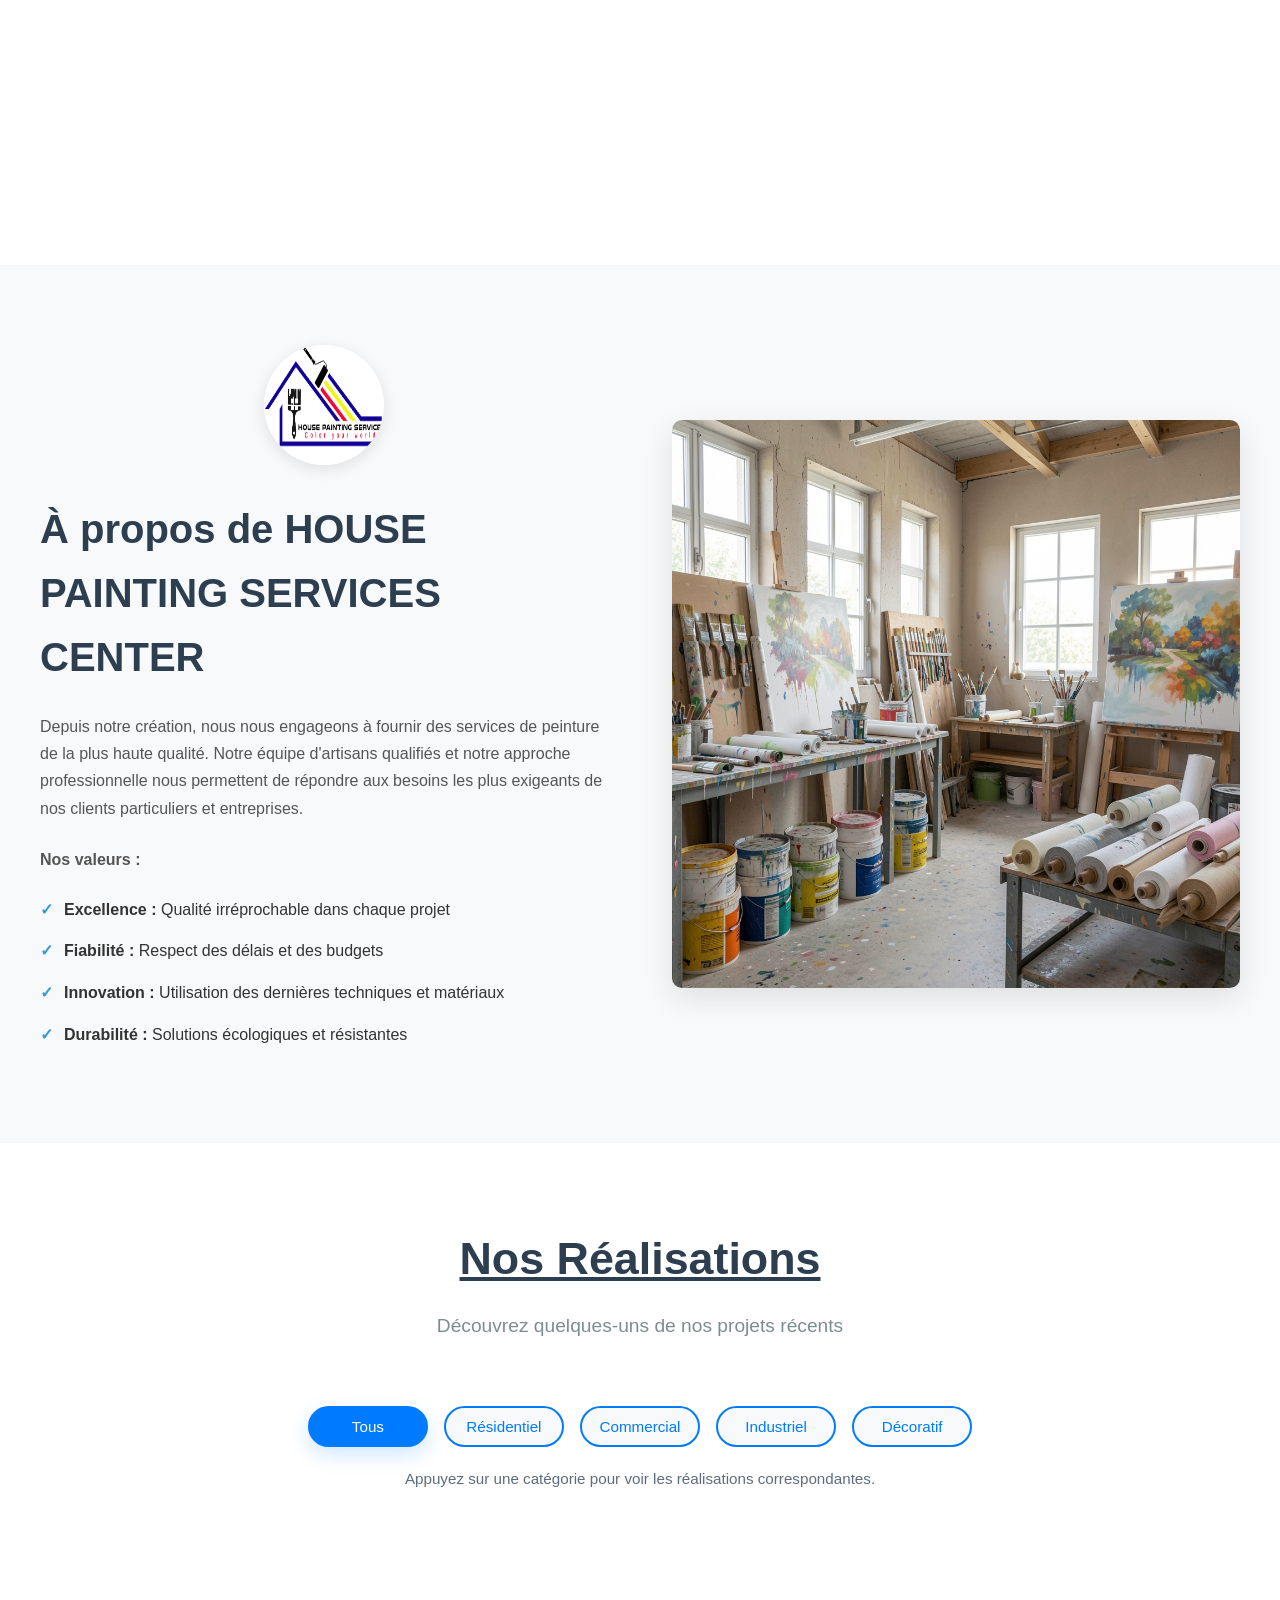
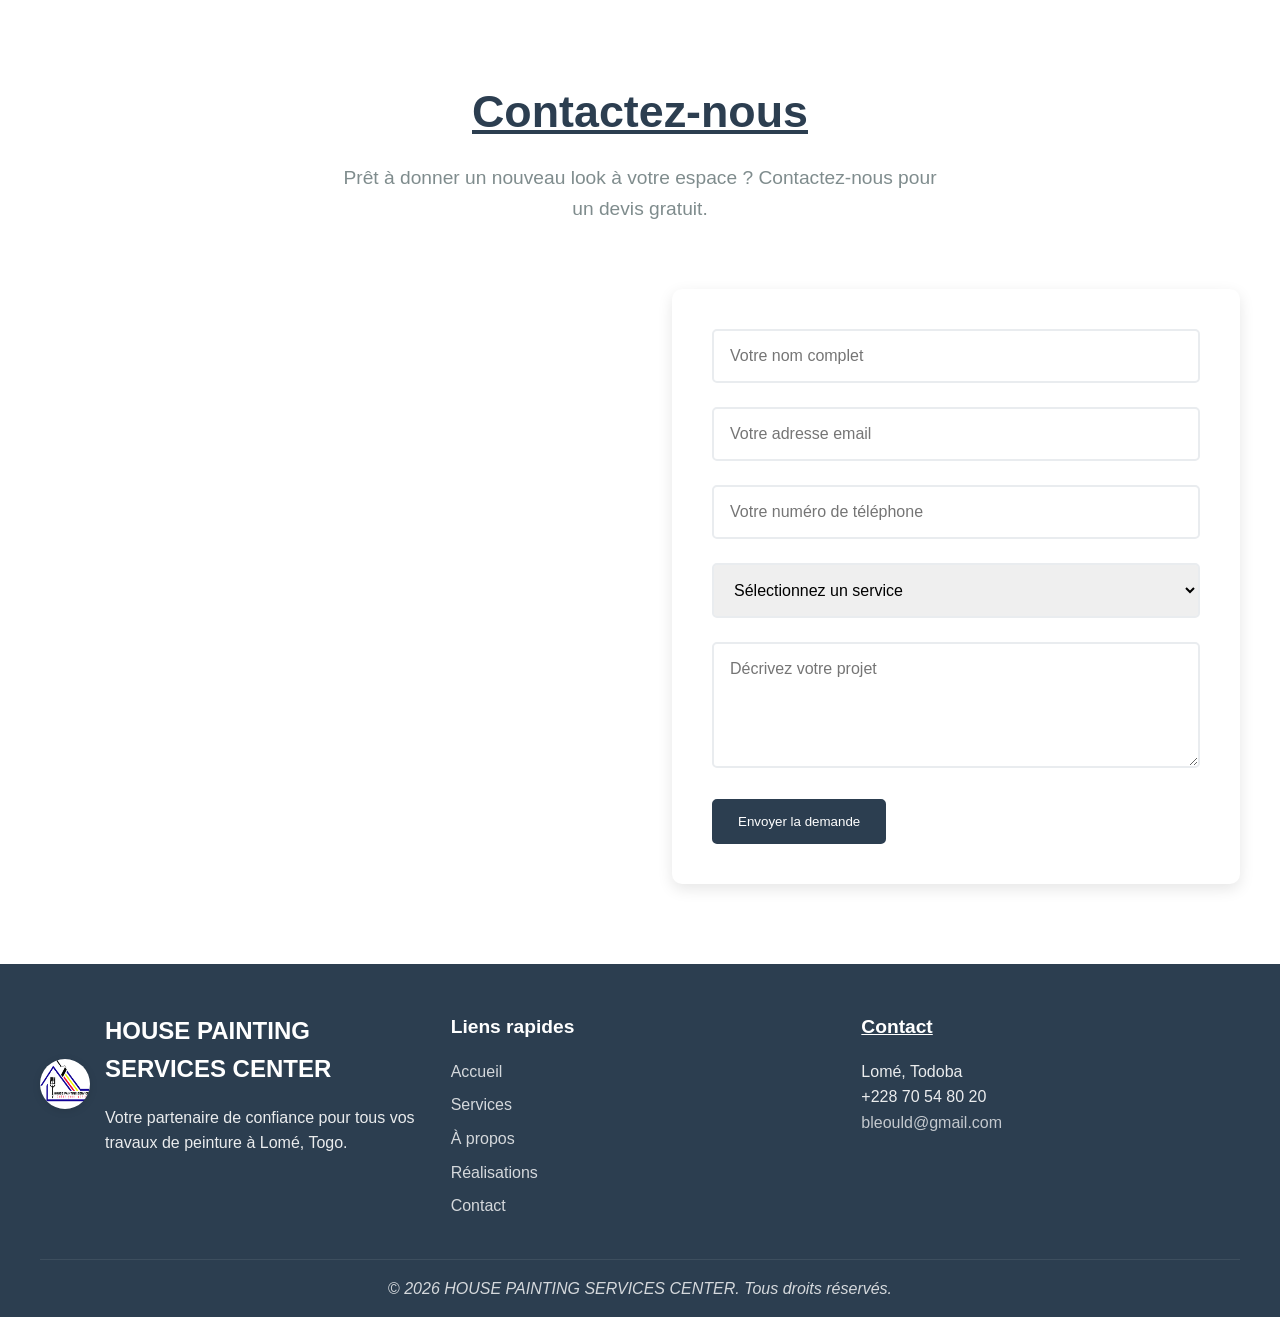
==== commit 1b08d152: "Corriger 27/7 en 24/7 dans la section des statistiques" ====
--- a/index.html
+++ b/index.html
@@ -51,7 +51,7 @@
                     <p>Projets réalisés</p>
                 </div>
                 <div class="stat">
-                    <h3>27/7</h3>
+                    <h3>24/7</h3>
                     <p>Support disponible</p>
                 </div>
                 <div class="stat">
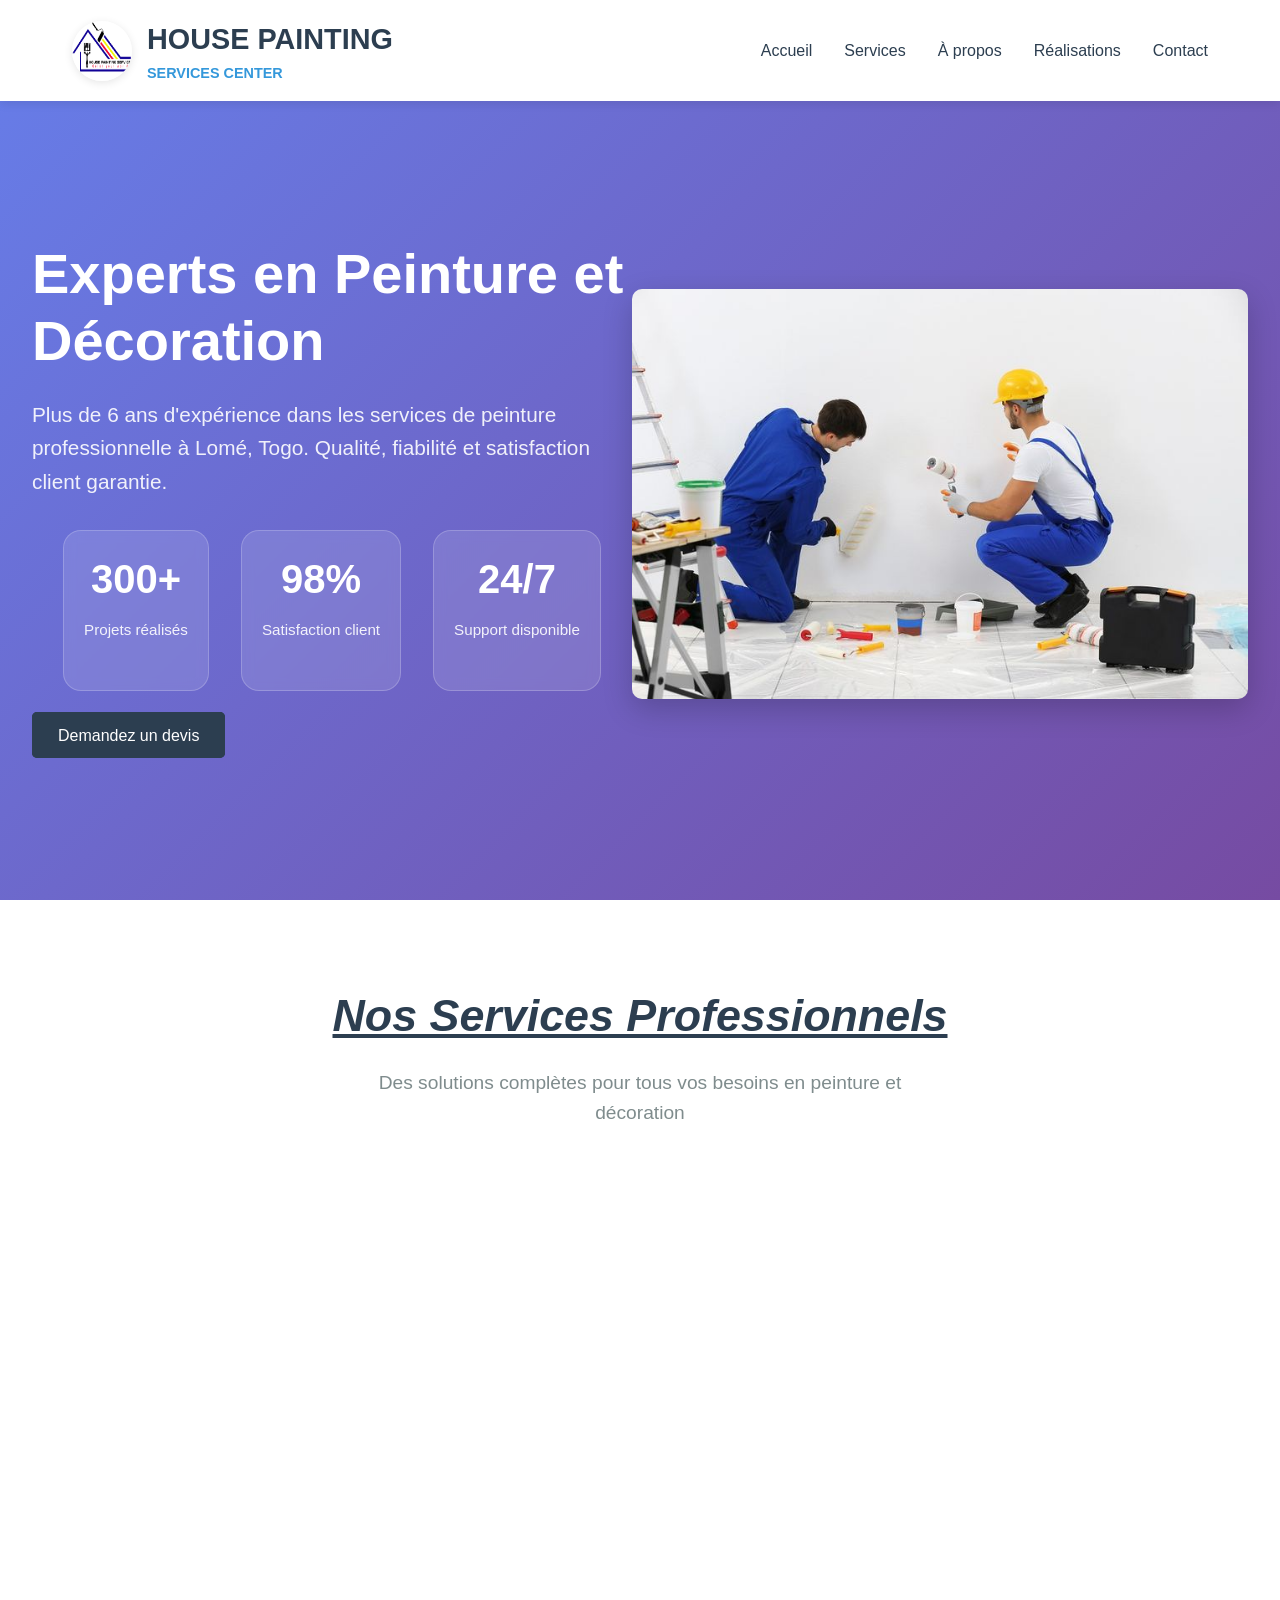
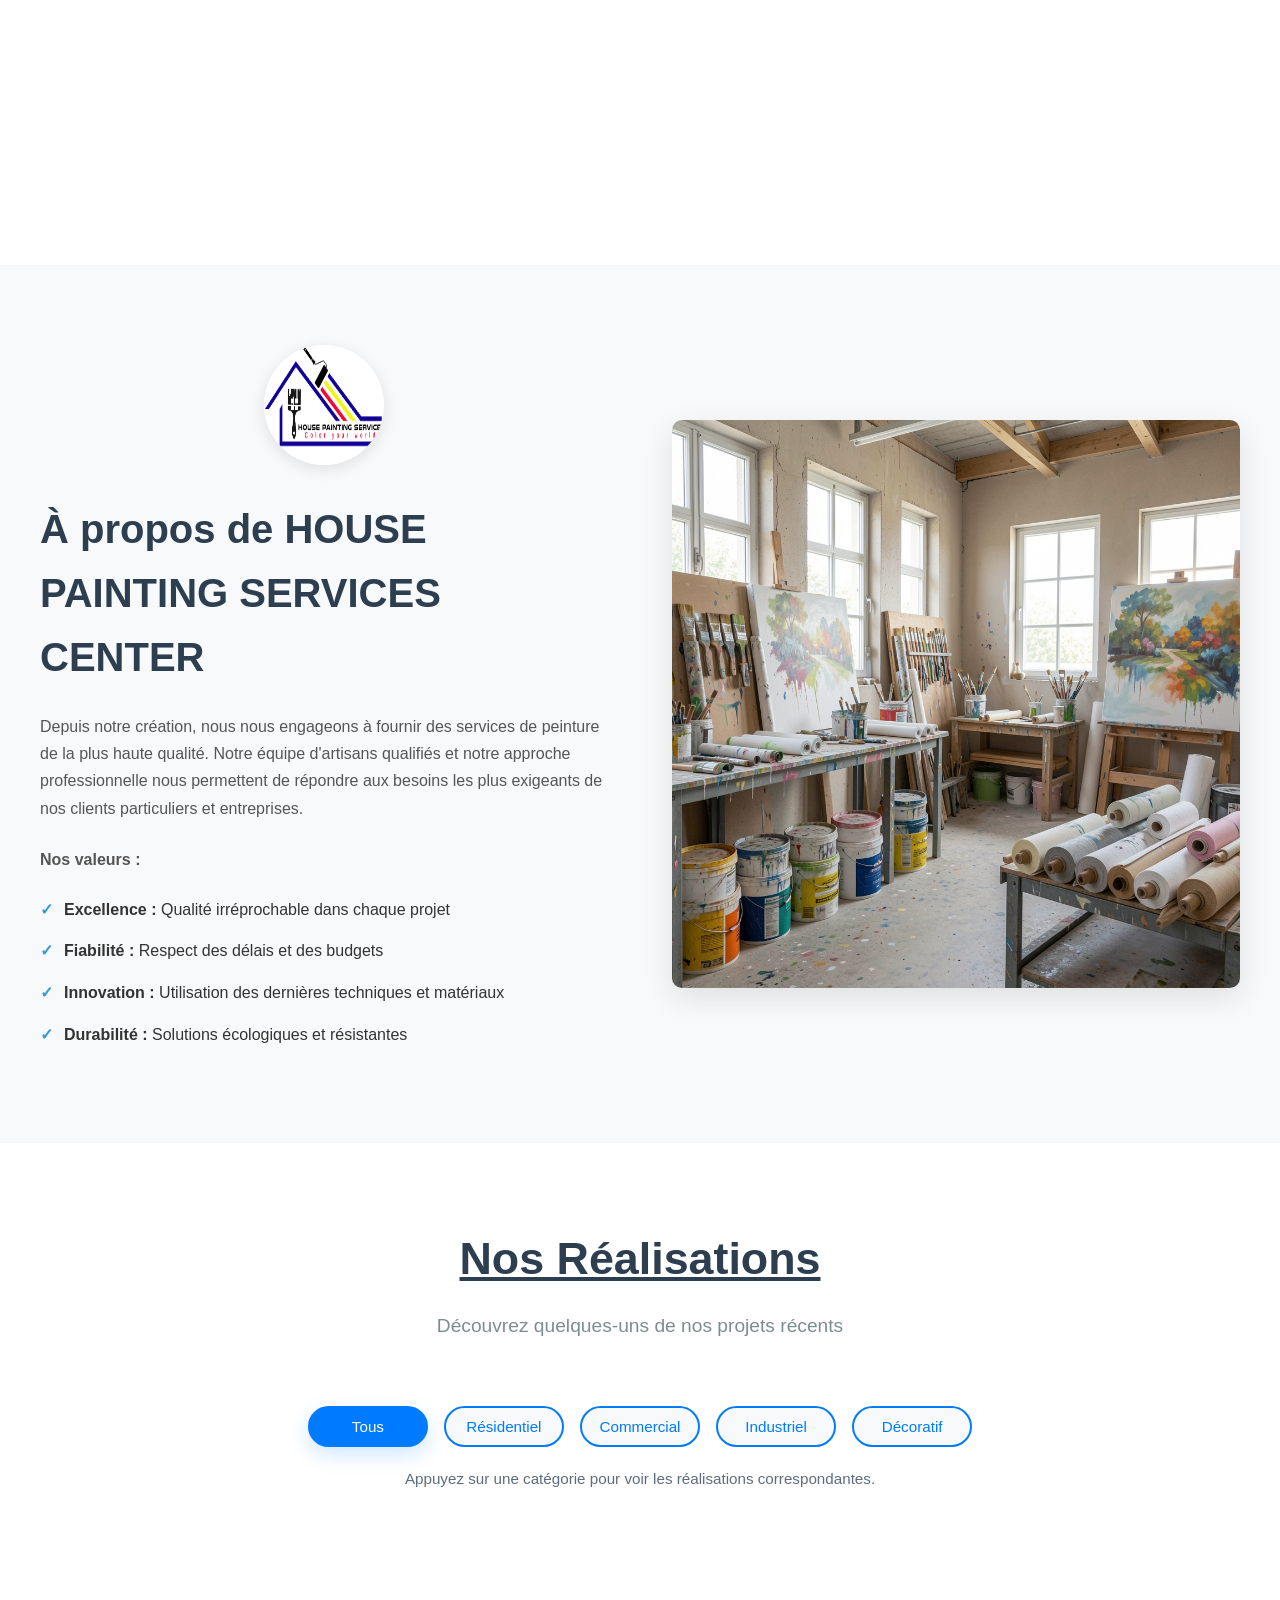
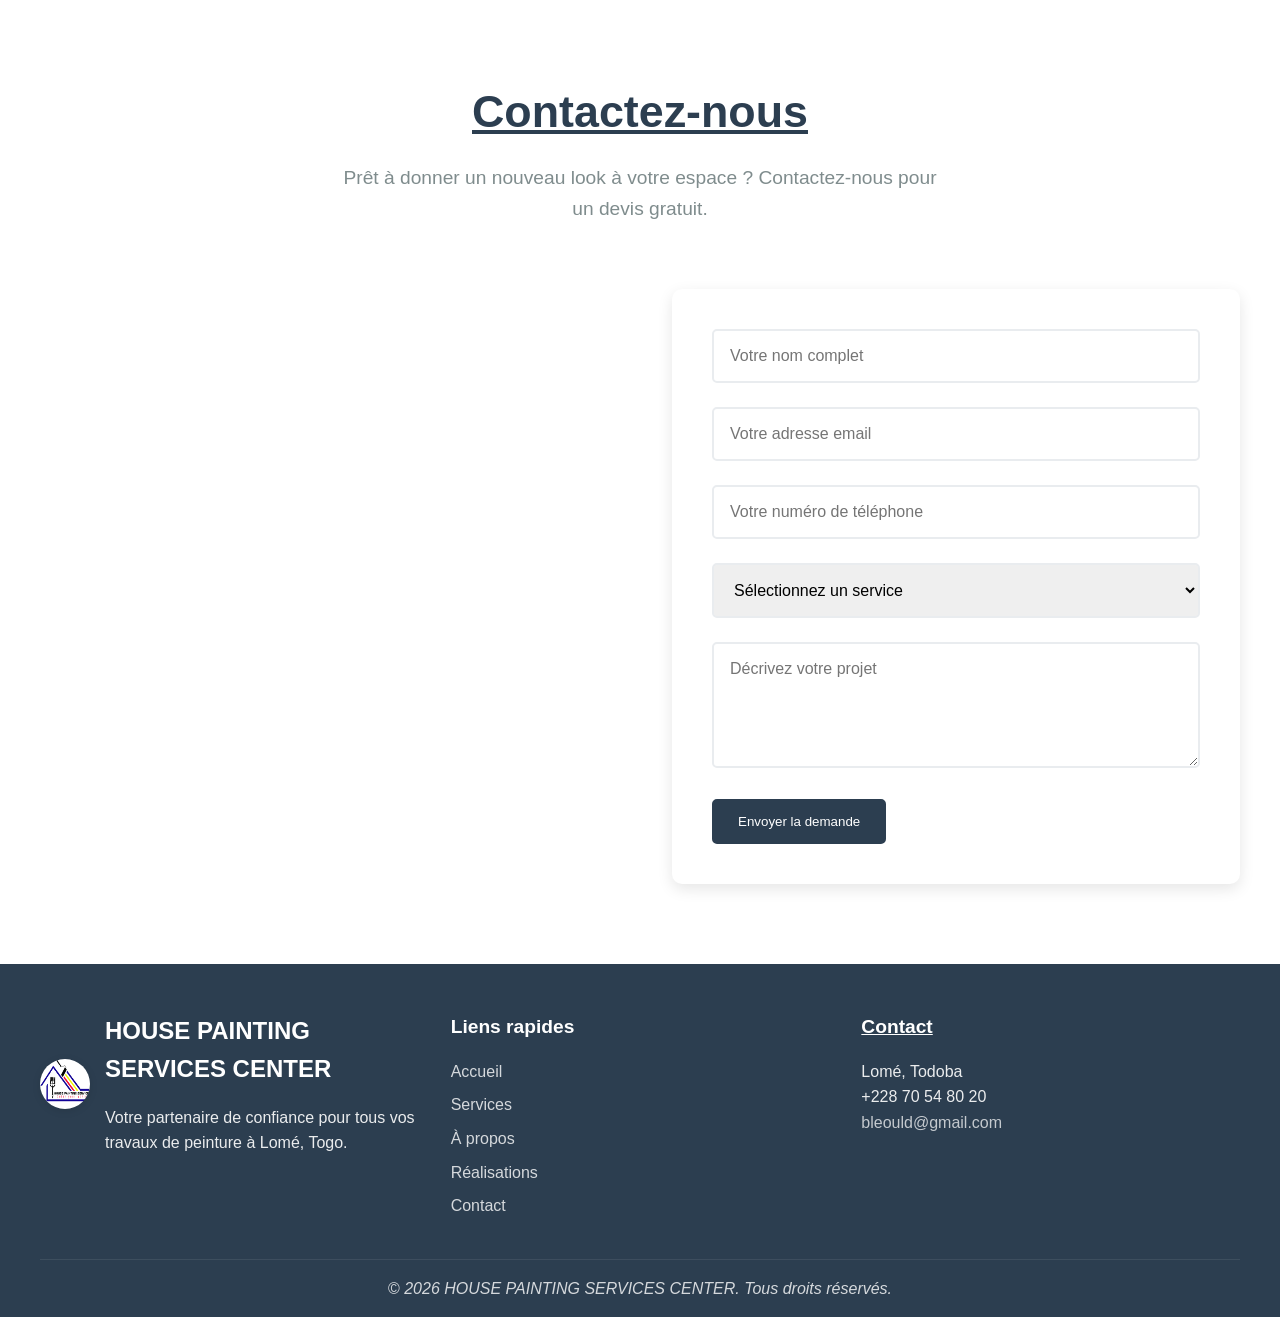
==== commit 0cac3337: "Réinstaller l'ordre 300+, 98%, 24/7 et améliorer la présentation mobile de la section héros" ====
--- a/index.html
+++ b/index.html
@@ -51,12 +51,12 @@
                     <p>Projets réalisés</p>
                 </div>
                 <div class="stat">
+                    <h3>98%</h3>
+                    <p>Satisfaction client</p>
+                </div>
+                <div class="stat">
                     <h3>24/7</h3>
                     <p>Support disponible</p>
-                </div>
-                <div class="stat">
-                    <h3>98%</h3>
-                    <p>Satisfaction client</p>
                 </div>
             </div>
             <a href="#contact" class="cta-button primary">Demandez un devis</a>
--- a/styles.css
+++ b/styles.css
@@ -151,10 +151,18 @@
     display: flex;
     gap: 2rem;
     margin-bottom: 2rem;
+    justify-content: center;
+    flex-wrap: wrap;
 }
 
 .stat {
     text-align: center;
+    min-width: 140px;
+    padding: 1rem 1.25rem;
+    background-color: rgba(255,255,255,0.12);
+    border: 1px solid rgba(255,255,255,0.2);
+    border-radius: 18px;
+    backdrop-filter: blur(6px);
 }
 
 .stat h3 {
@@ -164,8 +172,9 @@
 }
 
 .stat p {
-    font-size: 0.9rem;
-    opacity: 0.8;
+    font-size: 0.95rem;
+    opacity: 0.9;
+    line-height: 1.5;
 }
 
 .hero-image {
@@ -780,6 +789,11 @@
 
     .stat {
         flex: 1 1 120px;
+        max-width: 220px;
+        padding: 1rem 1.25rem;
+        background-color: rgba(255,255,255,0.14);
+        border: 1px solid rgba(255,255,255,0.17);
+        border-radius: 18px;
     }
 
     .stat h3 {
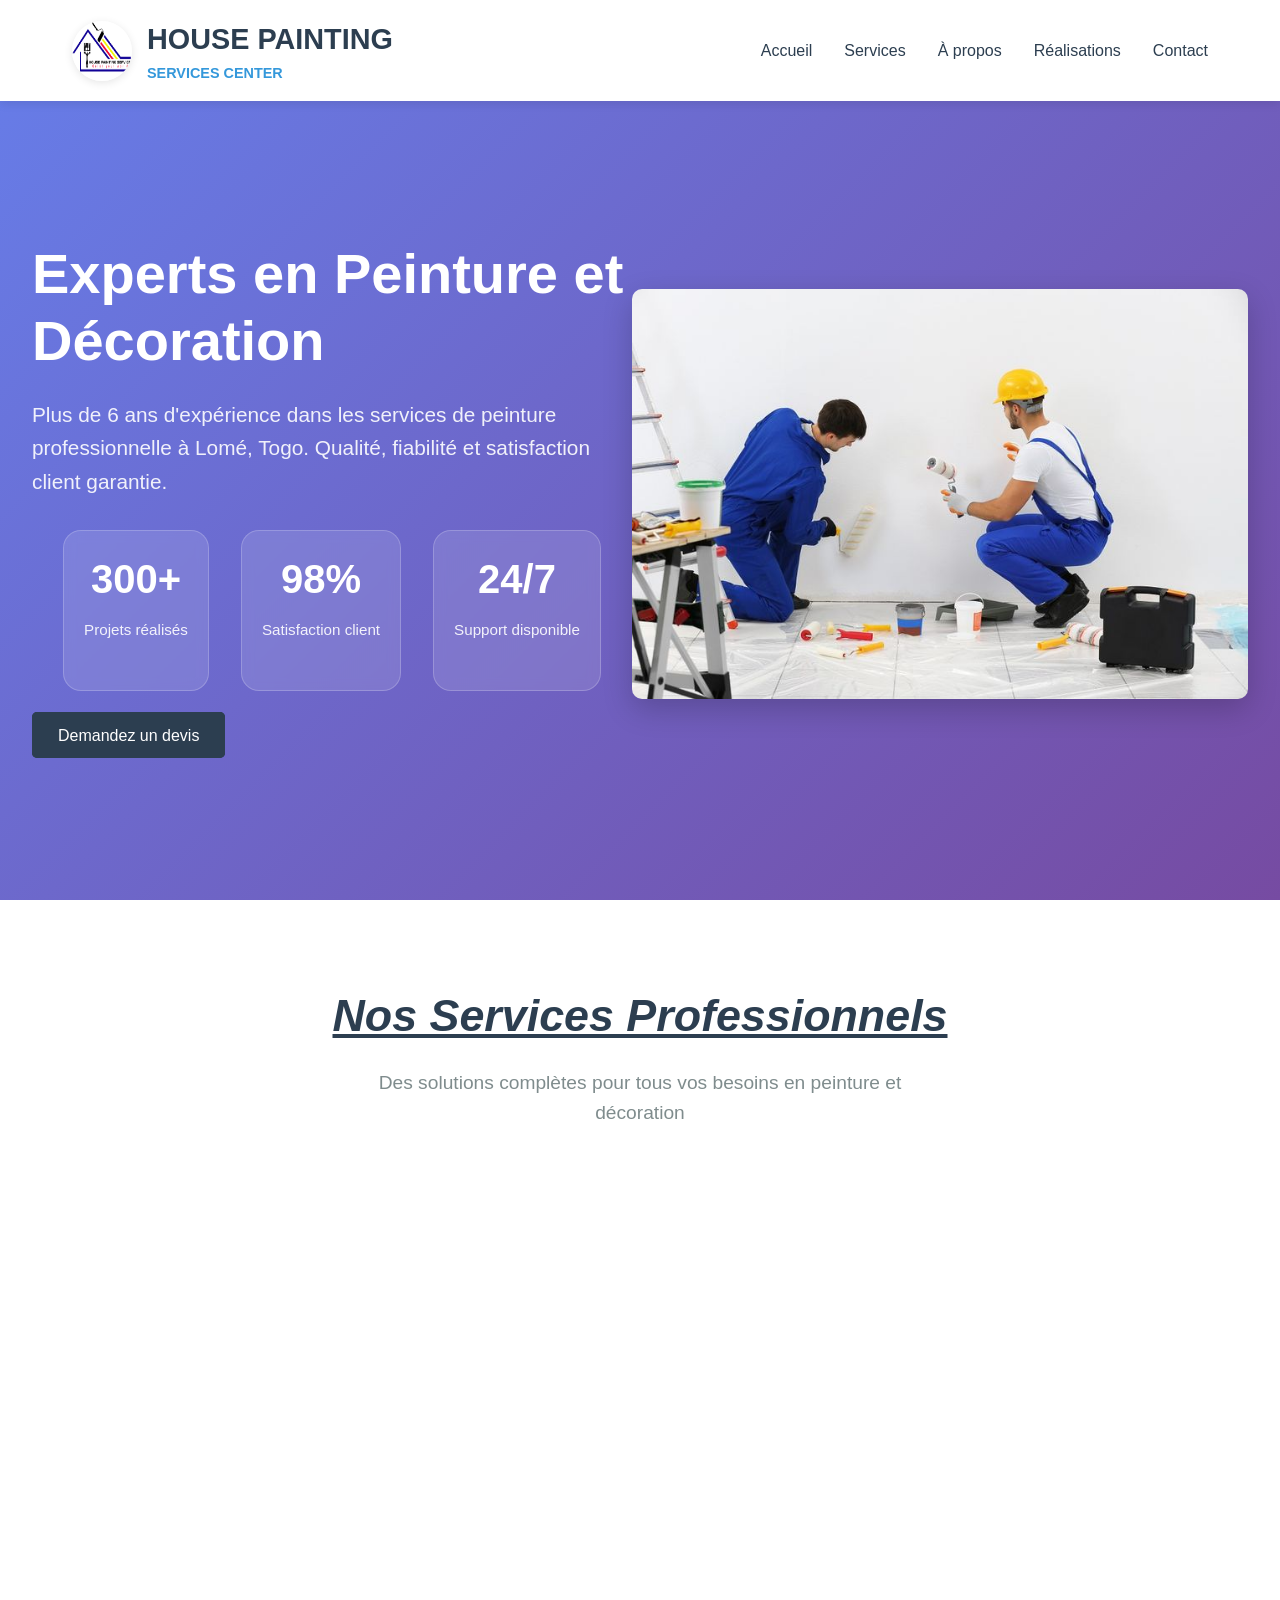
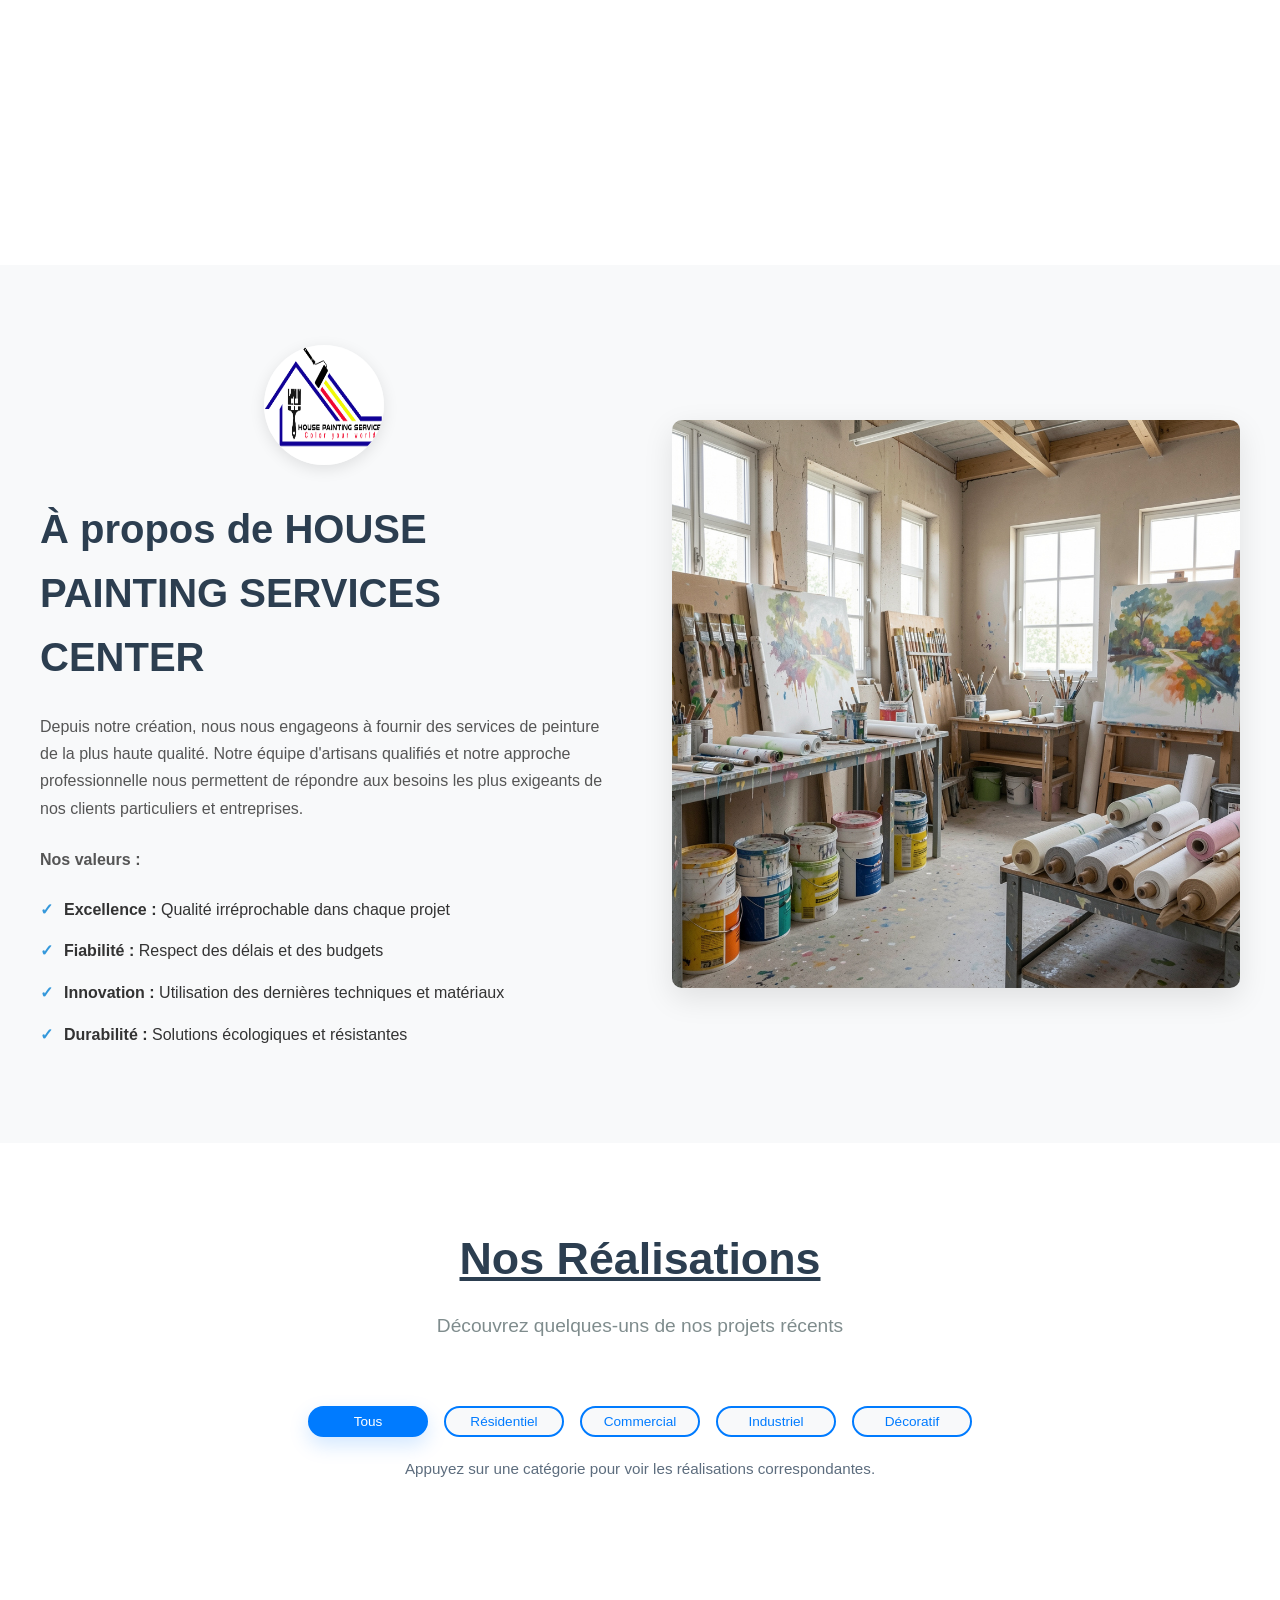
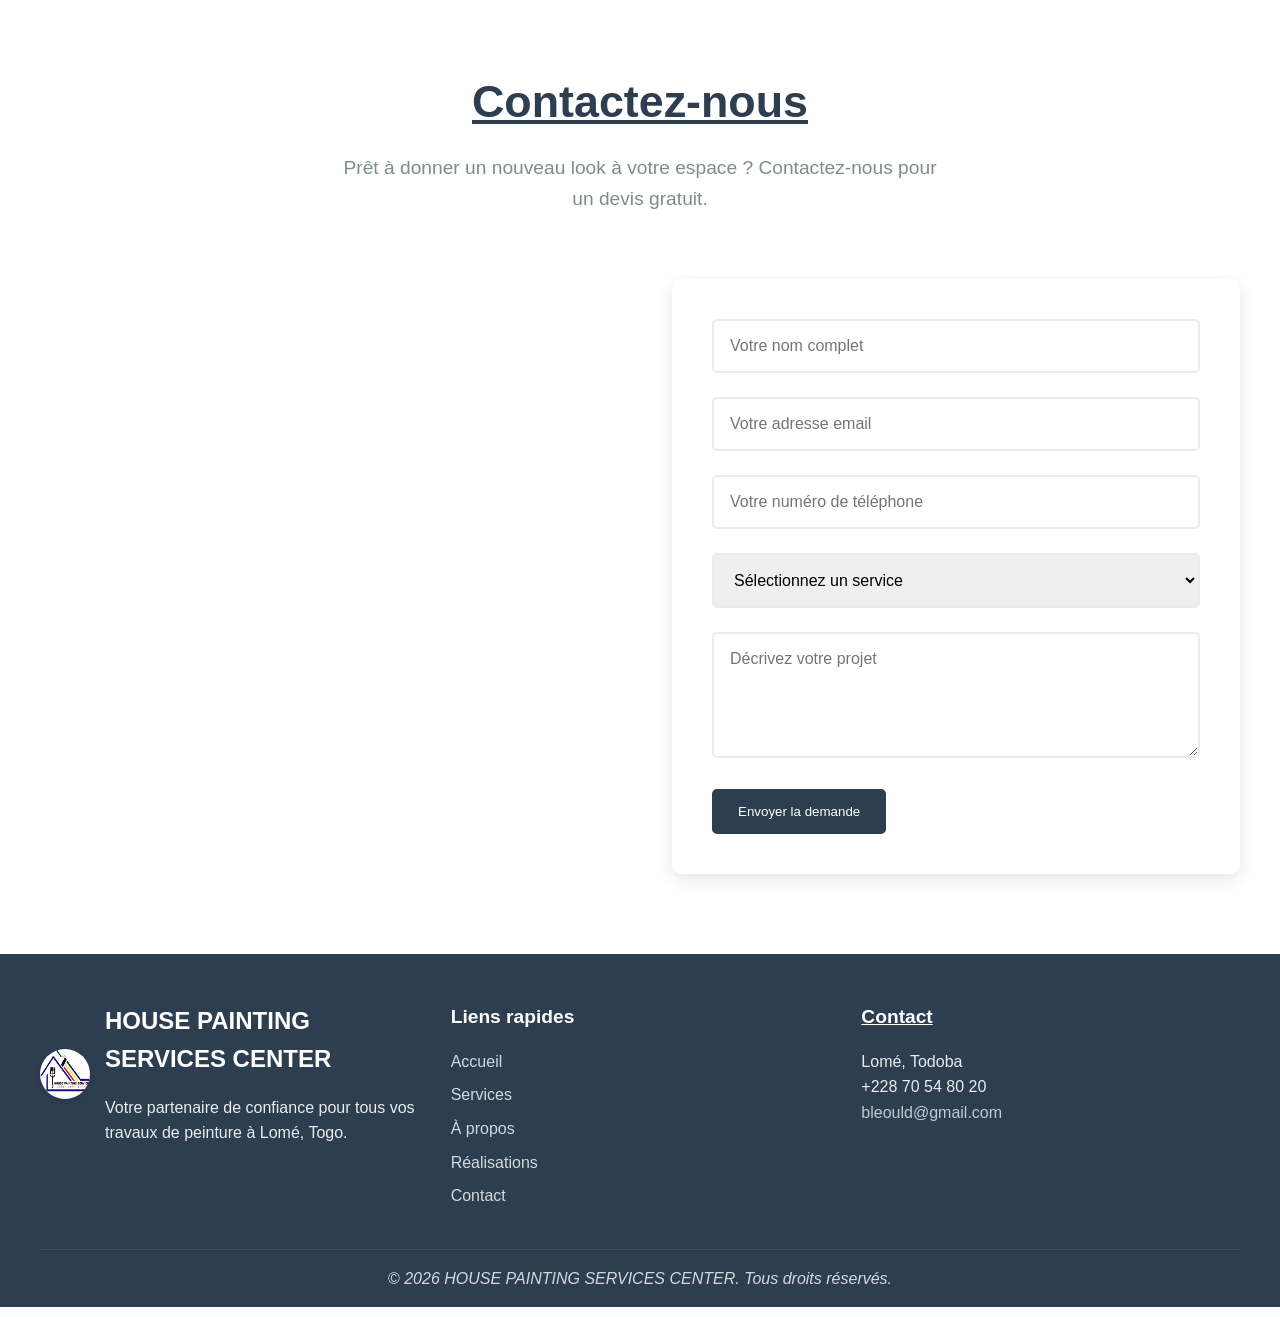
==== commit d852569b: "Fix CSP to allow Formspree fetch requests" ====
--- a/index.html
+++ b/index.html
@@ -6,7 +6,7 @@
     <title>HOUSE PAINTING SERVICES CENTER | Peinture professionnelle à Lomé</title>
     <meta name="description" content="HOUSE PAINTING SERVICES CENTER propose des services professionnels de peinture, décoration et étanchéité à Lomé, Togo.">
     <meta name="theme-color" content="#2c3e50">
-    <meta http-equiv="Content-Security-Policy" content="default-src 'self'; script-src 'self'; style-src 'self'; img-src 'self' data: https:; form-action https://formspree.io;">
+    <meta http-equiv="Content-Security-Policy" content="default-src 'self'; script-src 'self'; style-src 'self'; img-src 'self' data: https:; connect-src 'self' https://formspree.io; form-action https://formspree.io;">
     <link rel="canonical" href="./">
     <link rel="icon" type="image/svg+xml" href="images/favicon.svg">
     <link rel="shortcut icon" href="images/favicon.svg">
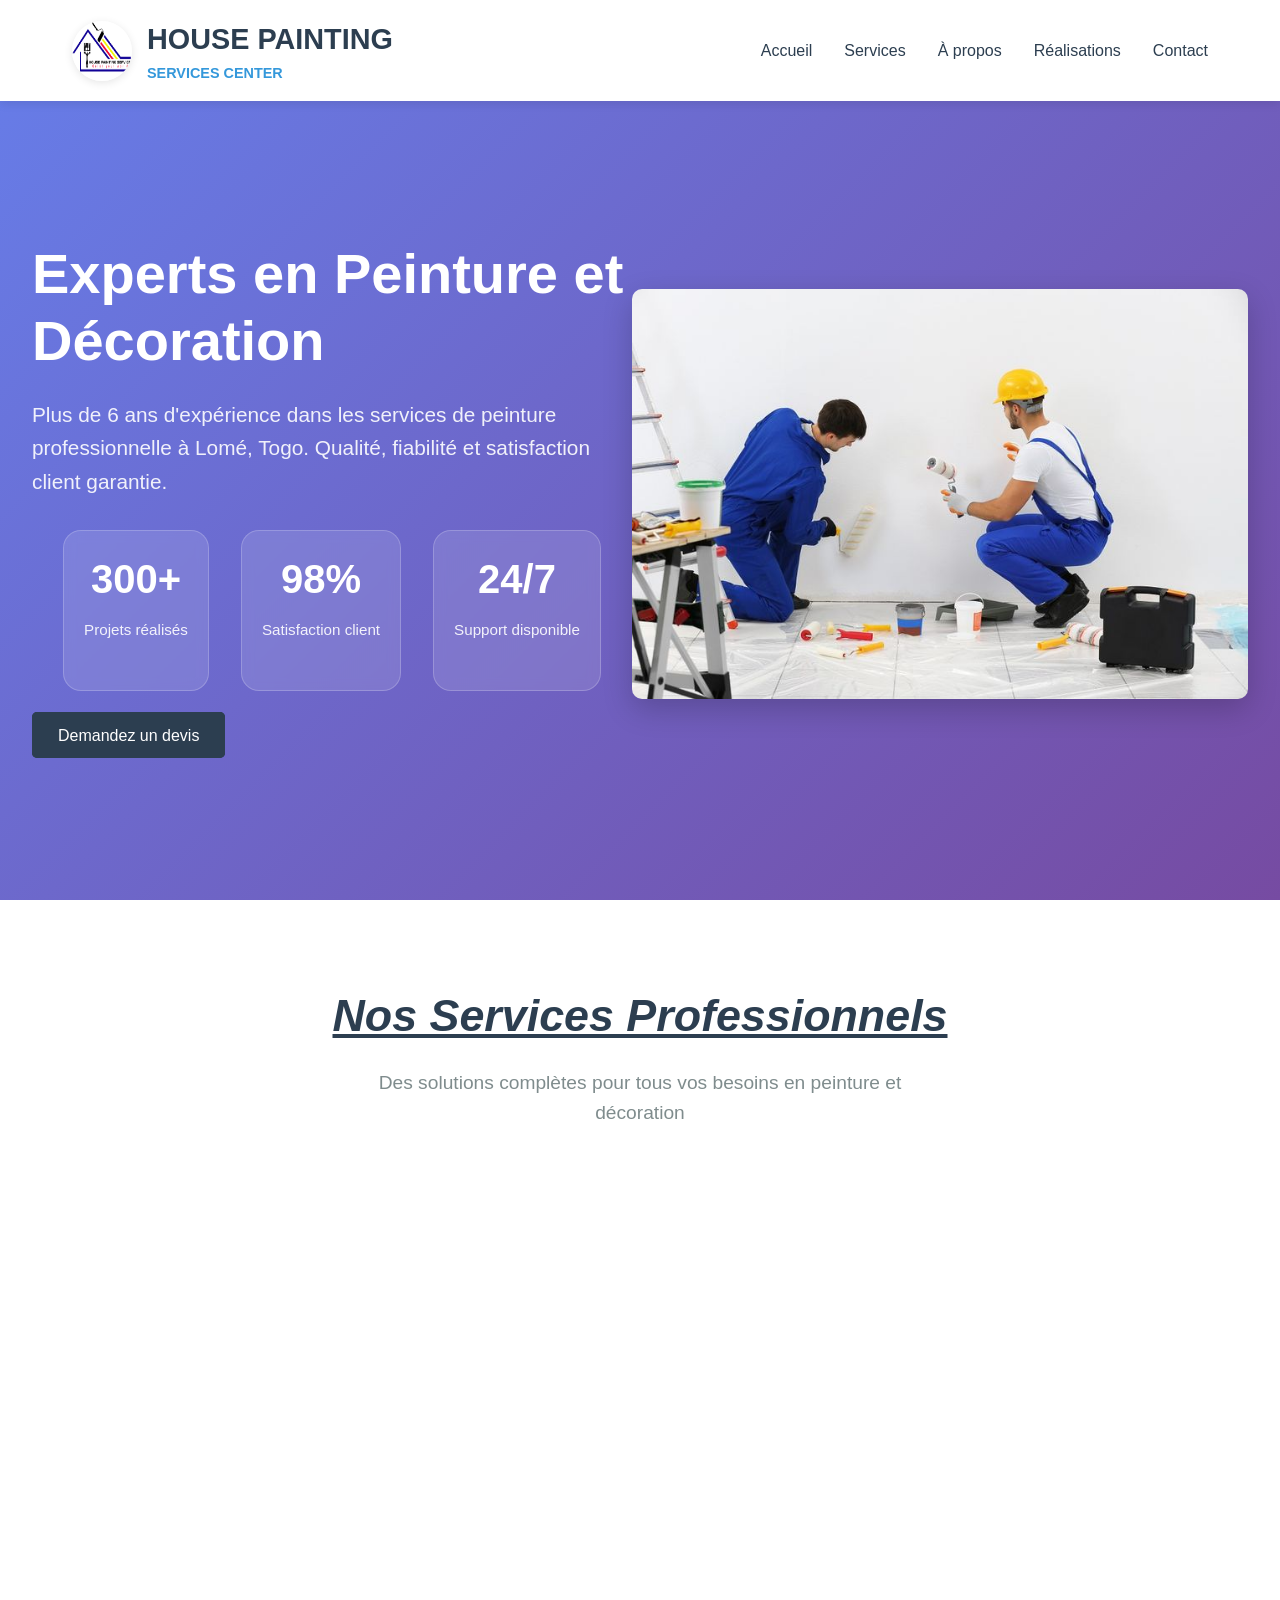
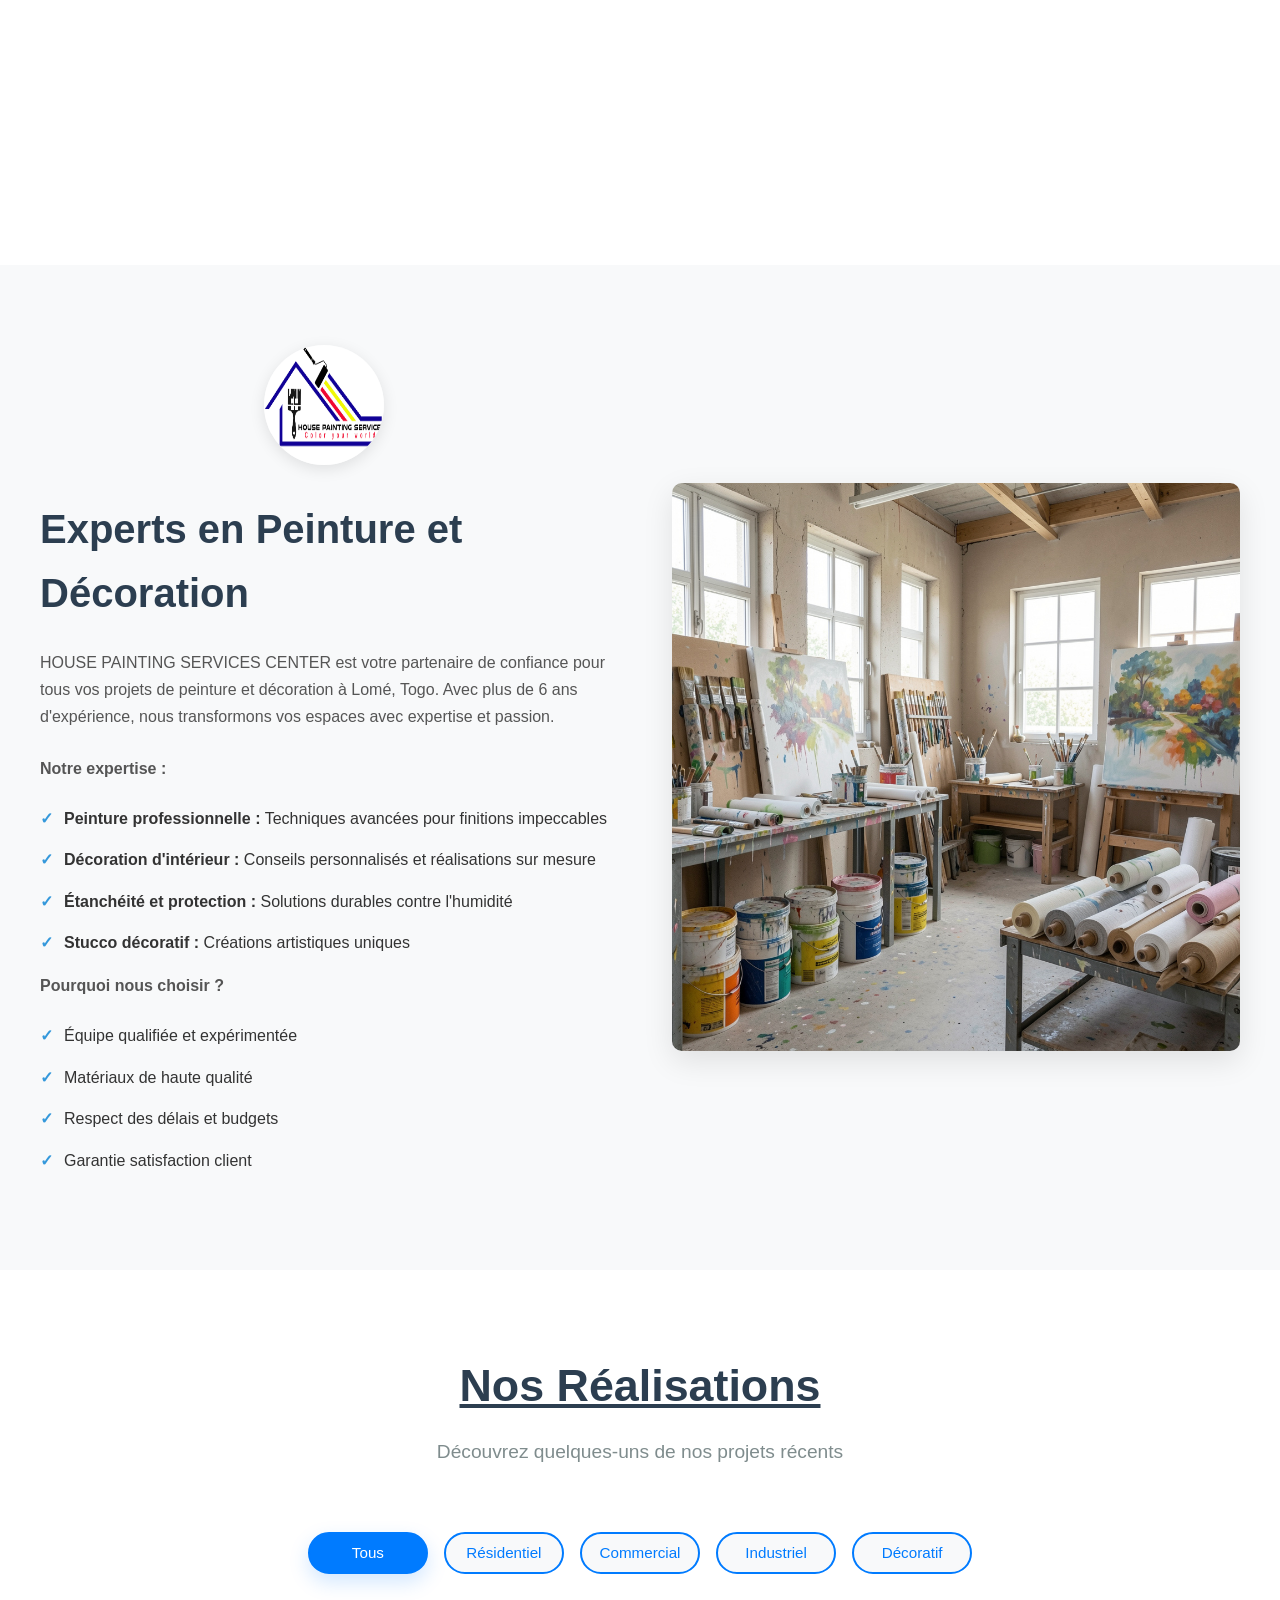
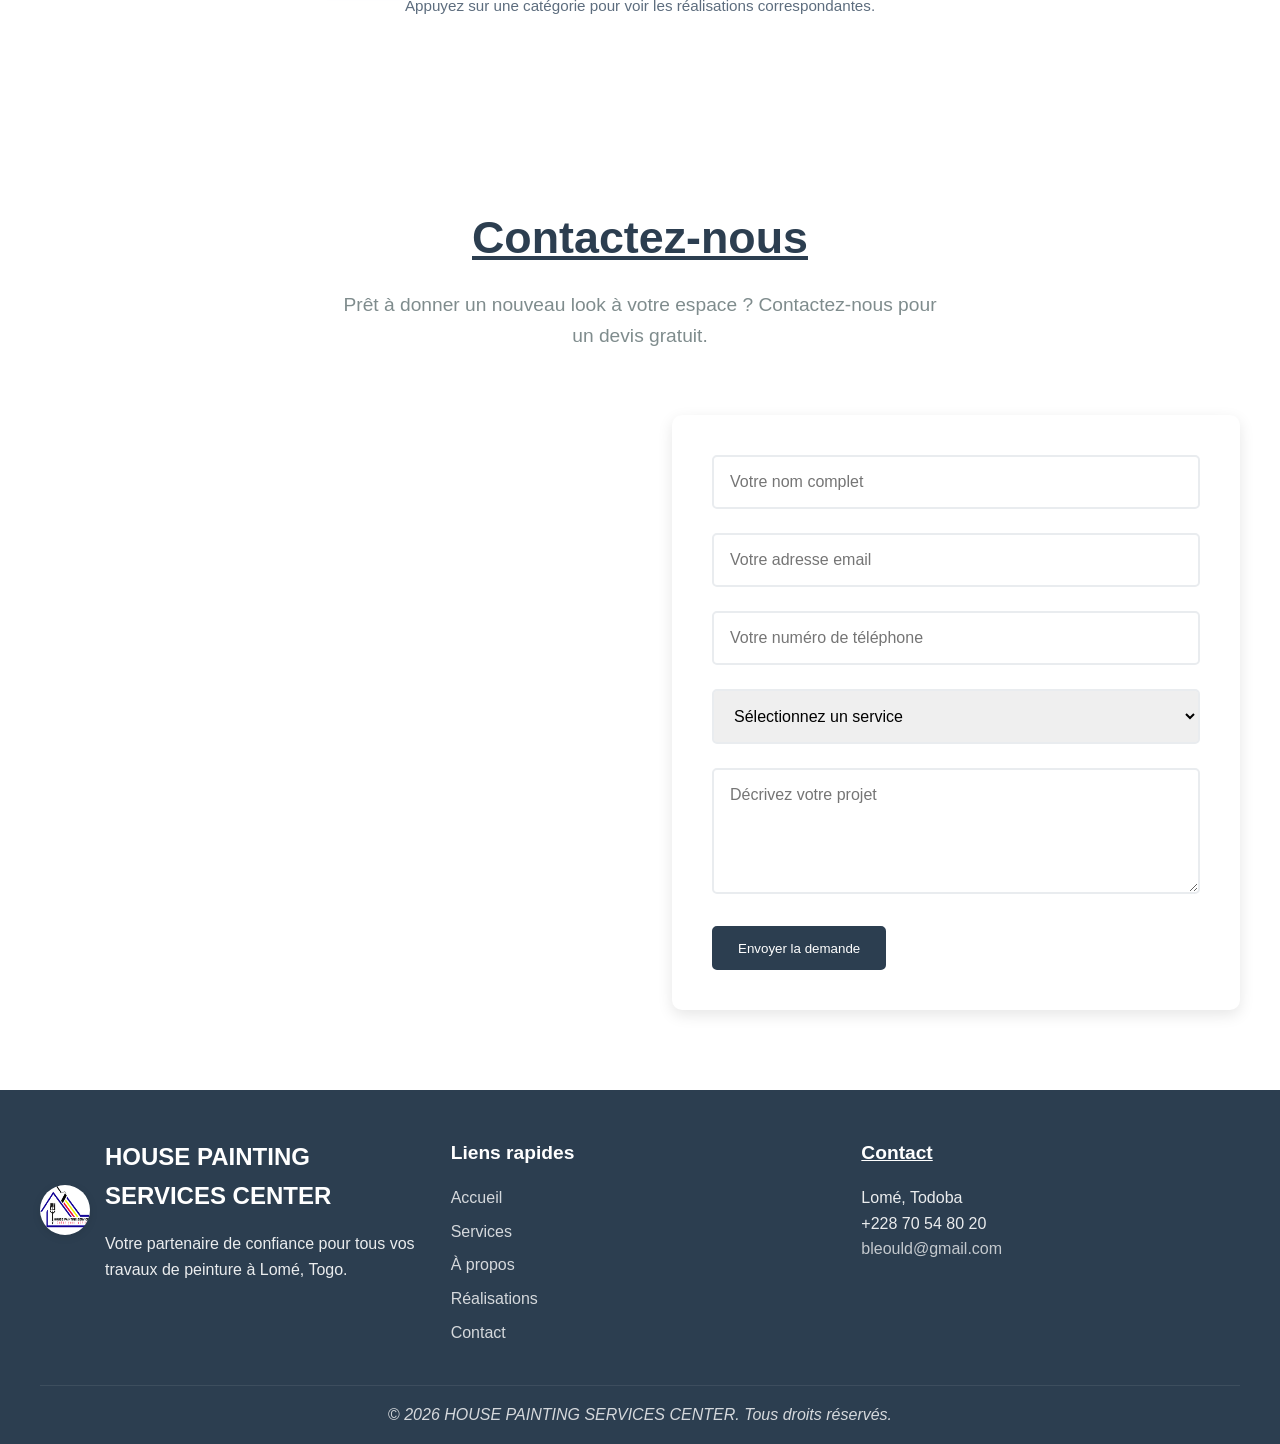
==== commit 495d8828: "Update about section to better reflect expertise in painting and decoration" ====
--- a/index.html
+++ b/index.html
@@ -6,7 +6,7 @@
     <title>HOUSE PAINTING SERVICES CENTER | Peinture professionnelle à Lomé</title>
     <meta name="description" content="HOUSE PAINTING SERVICES CENTER propose des services professionnels de peinture, décoration et étanchéité à Lomé, Togo.">
     <meta name="theme-color" content="#2c3e50">
-    <meta http-equiv="Content-Security-Policy" content="default-src 'self'; script-src 'self'; style-src 'self'; img-src 'self' data: https:; connect-src 'self' https://formspree.io; form-action https://formspree.io;">
+    <meta http-equiv="Content-Security-Policy" content="default-src 'self'; script-src 'self'; style-src 'self' https://fonts.googleapis.com; font-src 'self' https://fonts.gstatic.com; img-src 'self' data: https:; connect-src 'self' https://formspree.io; form-action https://formspree.io; object-src 'none'; base-uri 'self';">
     <link rel="canonical" href="./">
     <link rel="icon" type="image/svg+xml" href="images/favicon.svg">
     <link rel="shortcut icon" href="images/favicon.svg">
@@ -109,14 +109,21 @@
                     <div class="about-logo">
                         <img src="images/logo-atelier.png" alt="Logo HOUSE PAINTING" class="about-logo-image" onerror="this.src='images/logo-atelier.svg'">
                     </div>
-                    <h2>À propos de HOUSE PAINTING SERVICES CENTER</h2>
-                    <p>Depuis notre création, nous nous engageons à fournir des services de peinture de la plus haute qualité. Notre équipe d'artisans qualifiés et notre approche professionnelle nous permettent de répondre aux besoins les plus exigeants de nos clients particuliers et entreprises.</p>
-                    <p><strong>Nos valeurs :</strong></p>
+                    <h2>Experts en Peinture et Décoration</h2>
+                    <p>HOUSE PAINTING SERVICES CENTER est votre partenaire de confiance pour tous vos projets de peinture et décoration à Lomé, Togo. Avec plus de 6 ans d'expérience, nous transformons vos espaces avec expertise et passion.</p>
+                    <p><strong>Notre expertise :</strong></p>
                     <ul>
-                        <li><strong>Excellence :</strong> Qualité irréprochable dans chaque projet</li>
-                        <li><strong>Fiabilité :</strong> Respect des délais et des budgets</li>
-                        <li><strong>Innovation :</strong> Utilisation des dernières techniques et matériaux</li>
-                        <li><strong>Durabilité :</strong> Solutions écologiques et résistantes</li>
+                        <li><strong>Peinture professionnelle :</strong> Techniques avancées pour finitions impeccables</li>
+                        <li><strong>Décoration d'intérieur :</strong> Conseils personnalisés et réalisations sur mesure</li>
+                        <li><strong>Étanchéité et protection :</strong> Solutions durables contre l'humidité</li>
+                        <li><strong>Stucco décoratif :</strong> Créations artistiques uniques</li>
+                    </ul>
+                    <p><strong>Pourquoi nous choisir ?</strong></p>
+                    <ul>
+                        <li>Équipe qualifiée et expérimentée</li>
+                        <li>Matériaux de haute qualité</li>
+                        <li>Respect des délais et budgets</li>
+                        <li>Garantie satisfaction client</li>
                     </ul>
                 </div>
                 <div class="about-image">
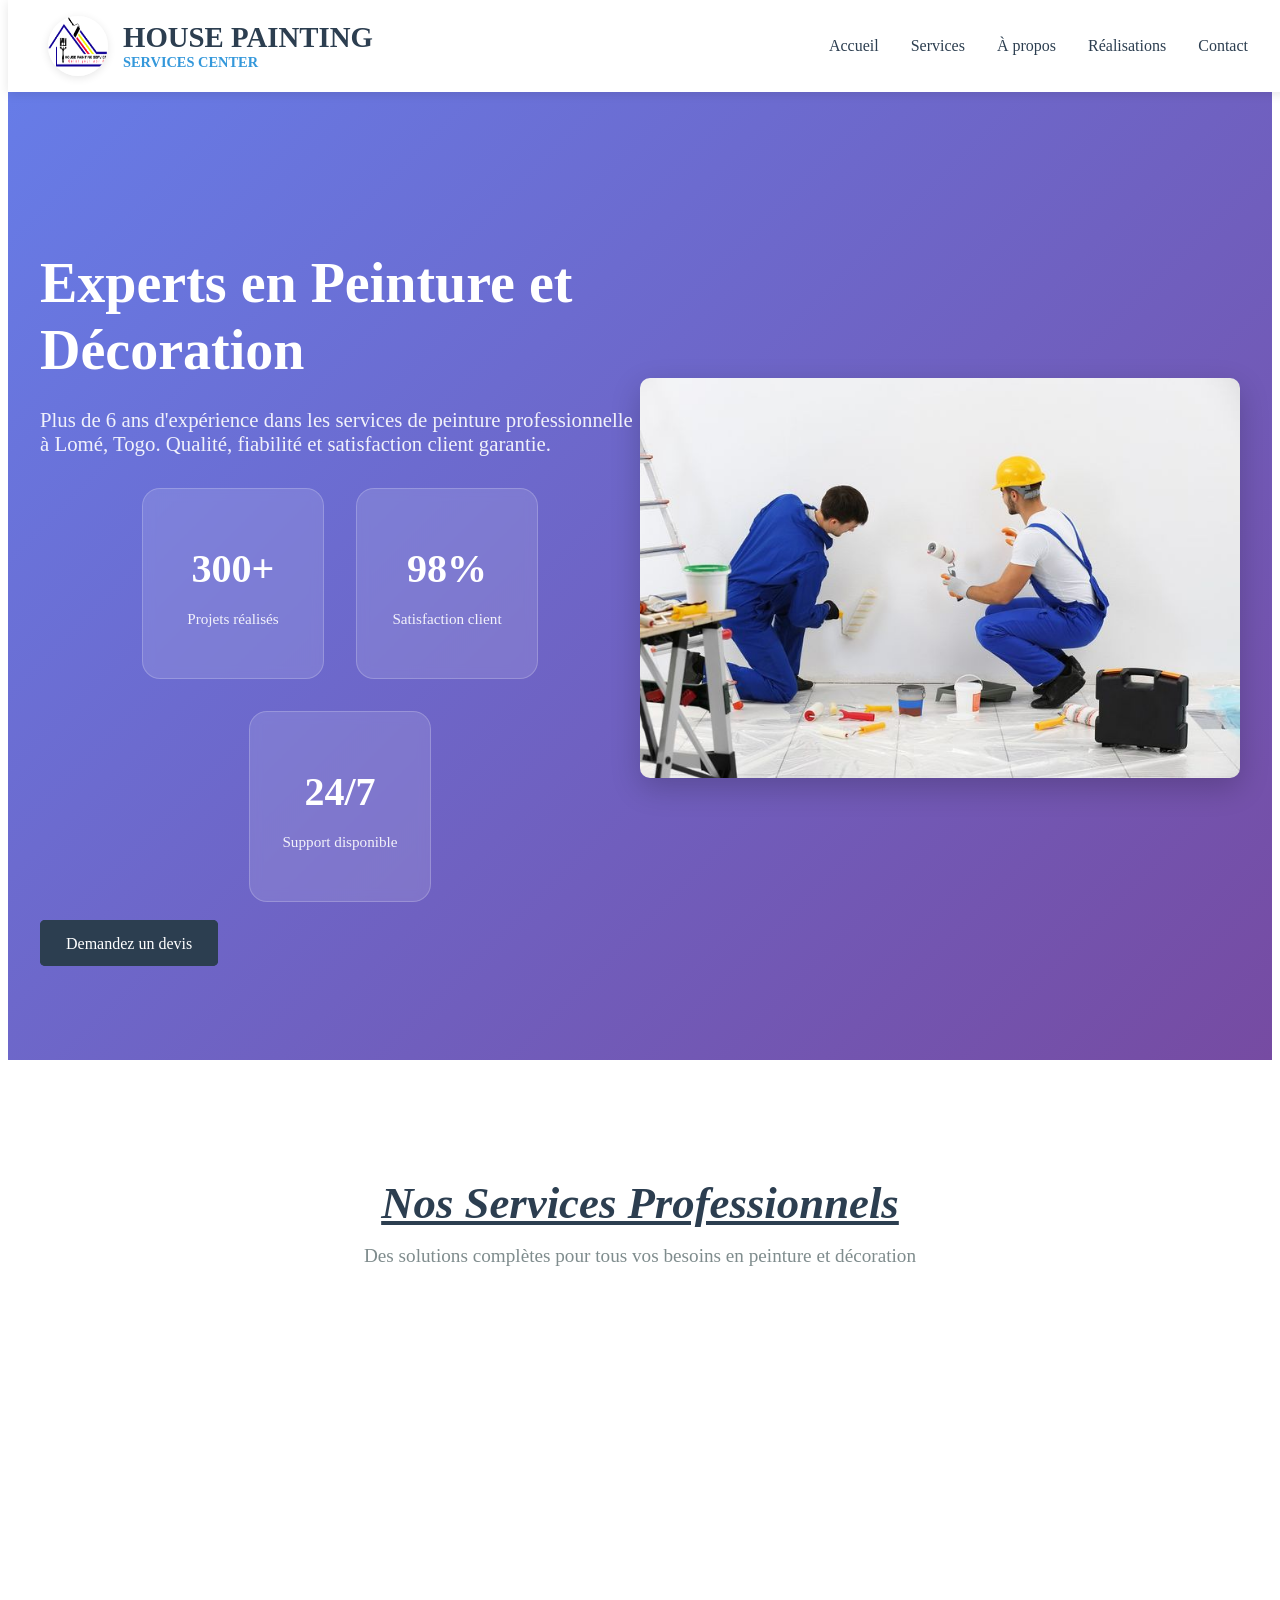
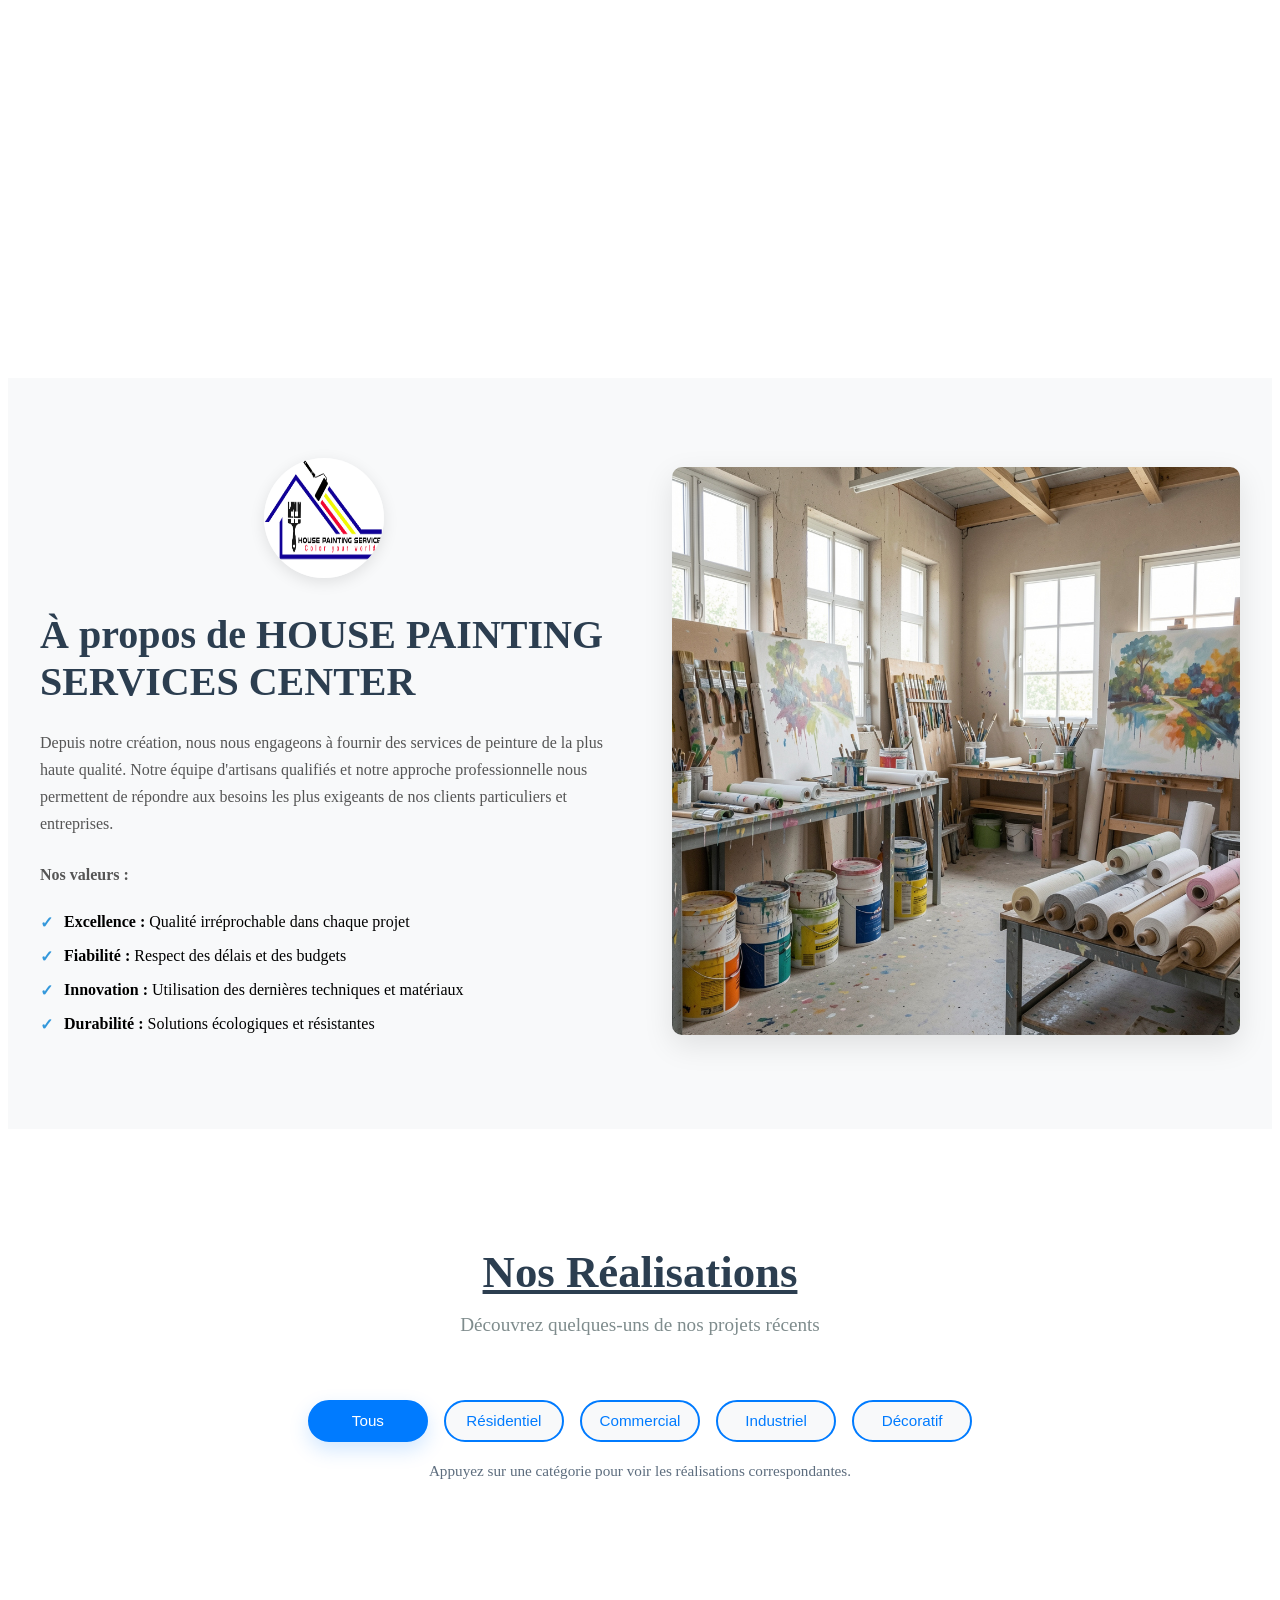
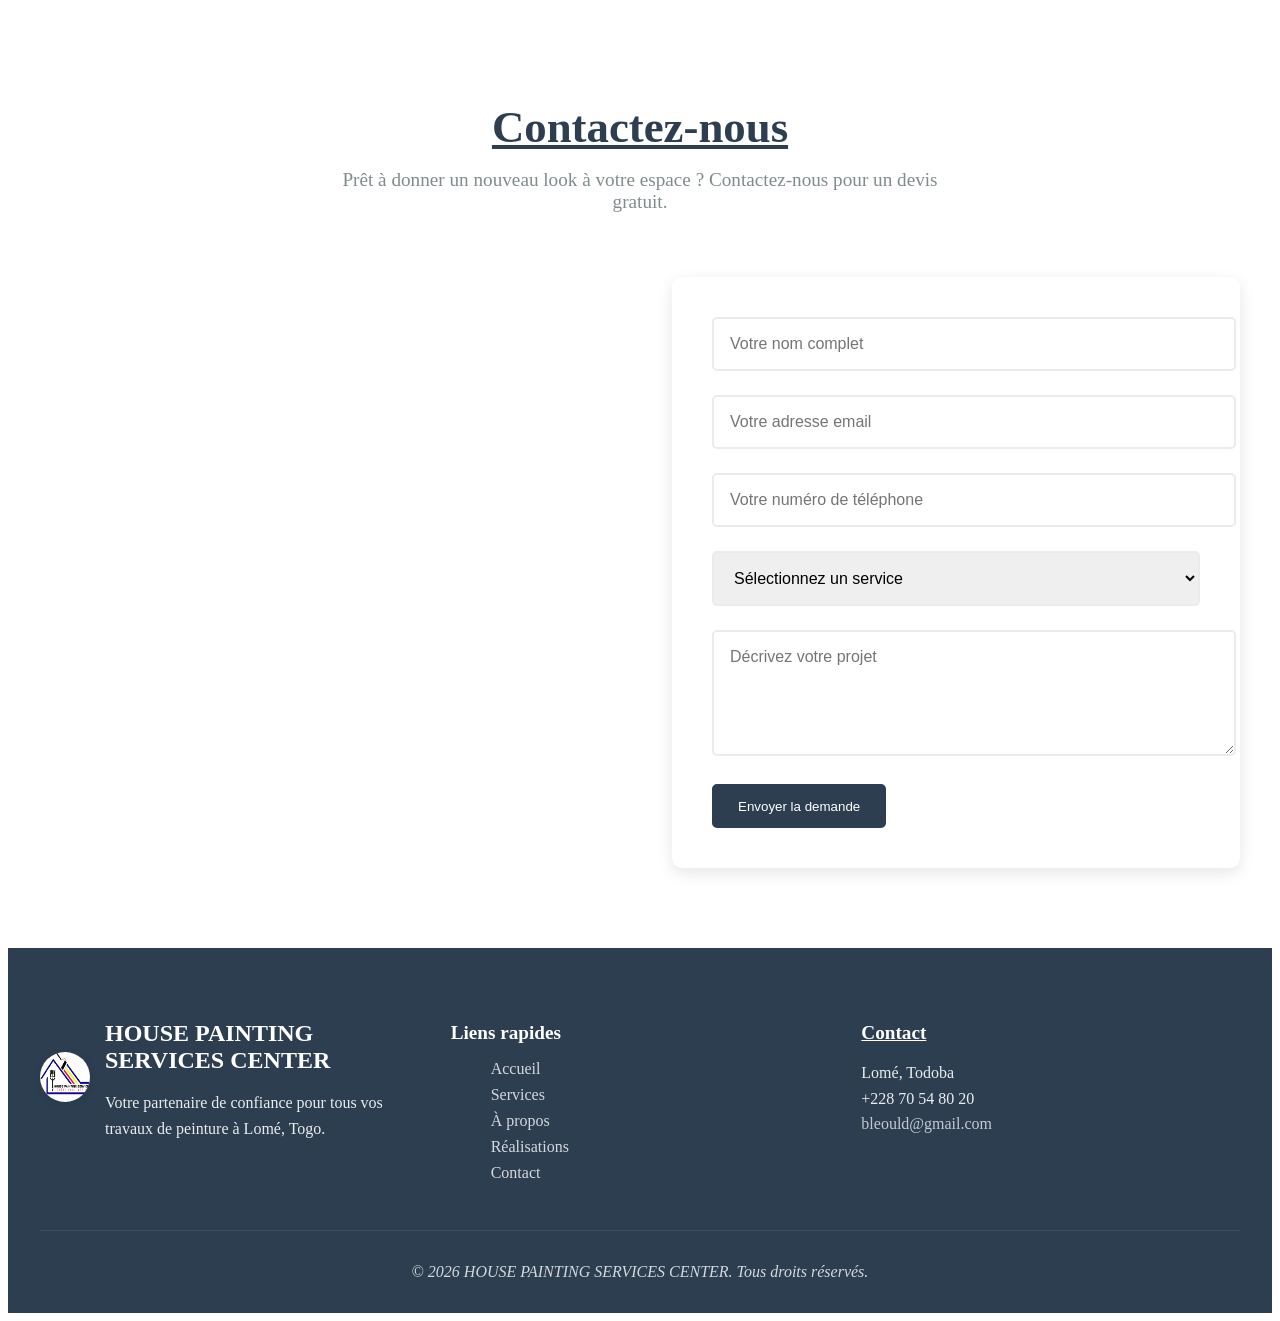
==== commit 433b8b6d: "Restore about section to original version - remove enhanced mobile styling" ====
--- a/index.html
+++ b/index.html
@@ -109,21 +109,14 @@
                     <div class="about-logo">
                         <img src="images/logo-atelier.png" alt="Logo HOUSE PAINTING" class="about-logo-image" onerror="this.src='images/logo-atelier.svg'">
                     </div>
-                    <h2>Experts en Peinture et Décoration</h2>
-                    <p>HOUSE PAINTING SERVICES CENTER est votre partenaire de confiance pour tous vos projets de peinture et décoration à Lomé, Togo. Avec plus de 6 ans d'expérience, nous transformons vos espaces avec expertise et passion.</p>
-                    <p><strong>Notre expertise :</strong></p>
+                    <h2>À propos de HOUSE PAINTING SERVICES CENTER</h2>
+                    <p>Depuis notre création, nous nous engageons à fournir des services de peinture de la plus haute qualité. Notre équipe d'artisans qualifiés et notre approche professionnelle nous permettent de répondre aux besoins les plus exigeants de nos clients particuliers et entreprises.</p>
+                    <p><strong>Nos valeurs :</strong></p>
                     <ul>
-                        <li><strong>Peinture professionnelle :</strong> Techniques avancées pour finitions impeccables</li>
-                        <li><strong>Décoration d'intérieur :</strong> Conseils personnalisés et réalisations sur mesure</li>
-                        <li><strong>Étanchéité et protection :</strong> Solutions durables contre l'humidité</li>
-                        <li><strong>Stucco décoratif :</strong> Créations artistiques uniques</li>
-                    </ul>
-                    <p><strong>Pourquoi nous choisir ?</strong></p>
-                    <ul>
-                        <li>Équipe qualifiée et expérimentée</li>
-                        <li>Matériaux de haute qualité</li>
-                        <li>Respect des délais et budgets</li>
-                        <li>Garantie satisfaction client</li>
+                        <li><strong>Excellence :</strong> Qualité irréprochable dans chaque projet</li>
+                        <li><strong>Fiabilité :</strong> Respect des délais et des budgets</li>
+                        <li><strong>Innovation :</strong> Utilisation des dernières techniques et matériaux</li>
+                        <li><strong>Durabilité :</strong> Solutions écologiques et résistantes</li>
                     </ul>
                 </div>
                 <div class="about-image">
--- a/styles.css
+++ b/styles.css
@@ -1,21 +1,32 @@
-/* Reset and base styles */
-* {
-    margin: 0;
-    padding: 0;
-    box-sizing: border-box;
-}
-
-body {
-    font-family: 'Roboto', sans-serif;
-    line-height: 1.6;
-    color: #333;
-    background-color: #fbffff;
-    overflow-x: hidden;
-}
-
-img {
-    max-width: 100%;
-    display: block;
+/* PERFORMANCE: Smooth scrolling behavior */
+html {
+    scroll-behavior: smooth;
+}
+
+/* PERFORMANCE: Optimize animations */
+@keyframes fadeIn {
+    from { opacity: 0; }
+    to { opacity: 1; }
+}
+
+@keyframes fadeOut {
+    from { opacity: 1; }
+    to { opacity: 0; }
+}
+
+/* SECURITY: Hide potentially dangerous content */
+[hidden] {
+    display: none !important;
+}
+
+/* SECURITY: Prevent selection of sensitive content */
+.noselect {
+    -webkit-touch-callout: none;
+    -webkit-user-select: none;
+    -khtml-user-select: none;
+    -moz-user-select: none;
+    -ms-user-select: none;
+    user-select: none;
 }
 
 /* Header and Navigation */
@@ -806,11 +817,6 @@
         gap: 2rem;
     }
 
-    .services-grid,
-    .portfolio-grid {
-        grid-template-columns: 1fr;
-    }
-
     .contact-form {
         padding: 1.25rem;
     }
@@ -845,6 +851,66 @@
         height: 52px;
     }
 
+    /* Enhanced mobile styling for very small screens */
+    .about-section {
+        padding: 3rem 1rem;
+    }
+
+    .about-logo {
+        margin-bottom: 2rem;
+    }
+
+    .about-logo-image {
+        width: 80px !important;
+        height: 80px !important;
+        margin-bottom: 1rem;
+    }
+
+    .about-text h2 {
+        font-size: 1.8rem;
+        margin-bottom: 1.2rem;
+    }
+
+    .about-text p {
+        font-size: 0.95rem;
+        margin-bottom: 1.2rem;
+        padding: 0 0.5rem;
+    }
+
+    .about-text ul {
+        margin: 1.5rem 0;
+    }
+
+    .about-text li {
+        margin-bottom: 1rem;
+        padding: 0.8rem 1rem;
+        border-radius: 10px;
+        font-size: 0.9rem;
+    }
+
+    .about-text li::before {
+        left: 0.8rem;
+        top: 0.8rem;
+        font-size: 1rem;
+    }
+
+    .about-image {
+        margin-top: 1.5rem;
+    }
+
+    .about-image img {
+        border-radius: 15px;
+        max-width: 100%;
+    }
+
+    .logo-text h1 {
+        font-size: 1.05rem;
+    }
+
+    .logo-text span {
+        font-size: 0.75rem;
+    }
+
     .logo-text h1 {
         font-size: 1.05rem;
     }
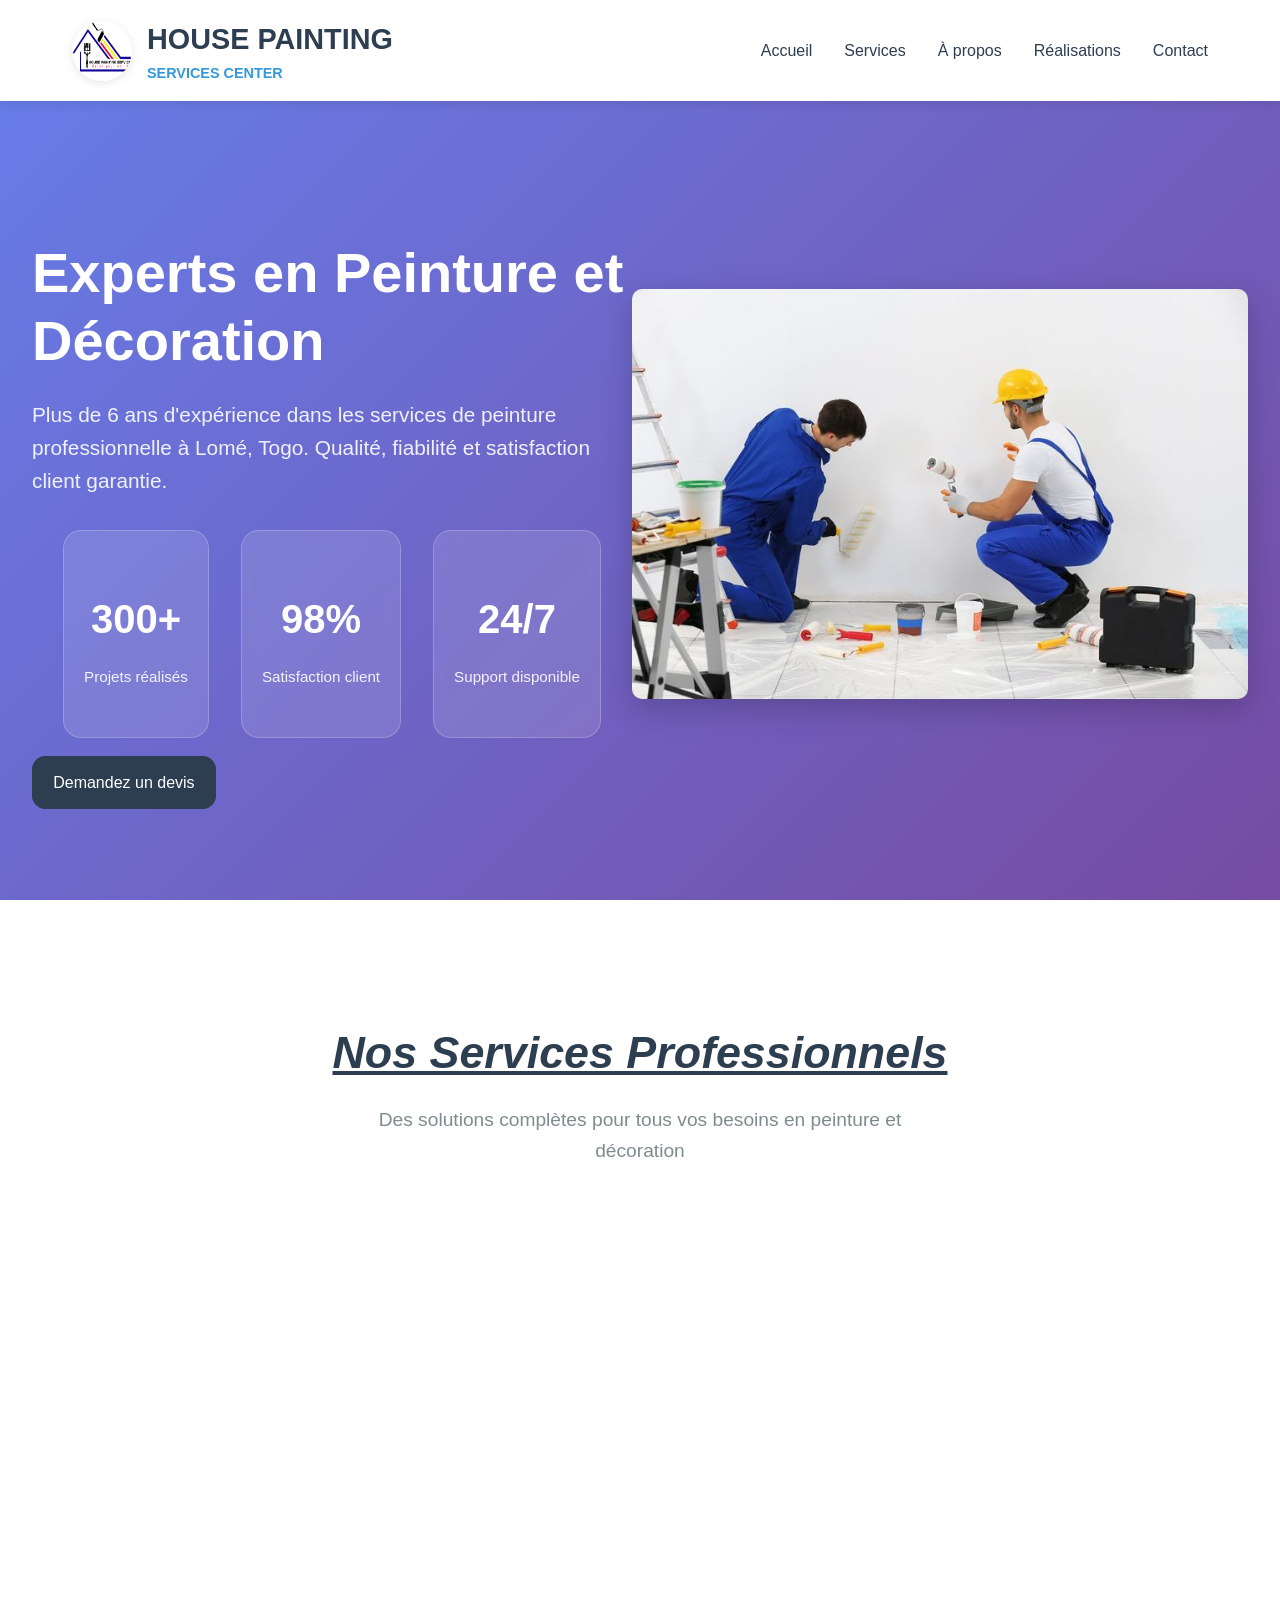
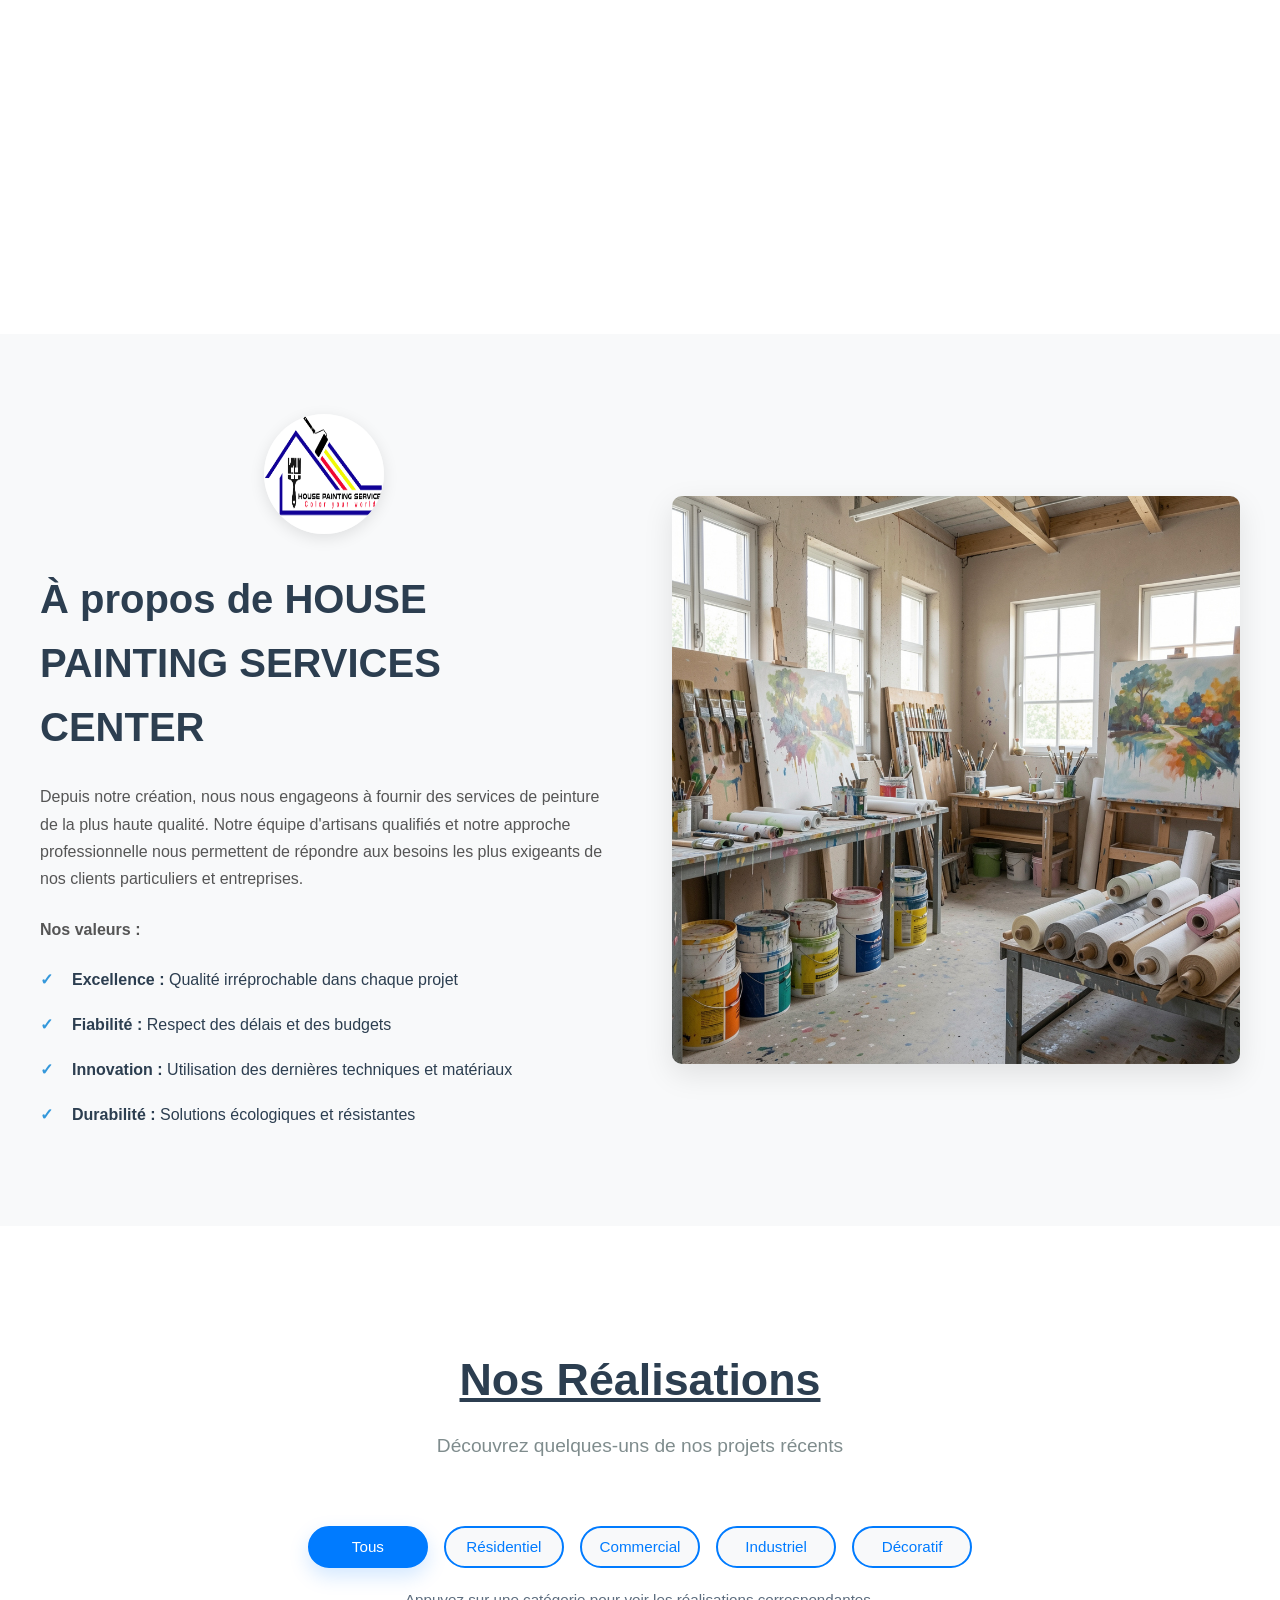
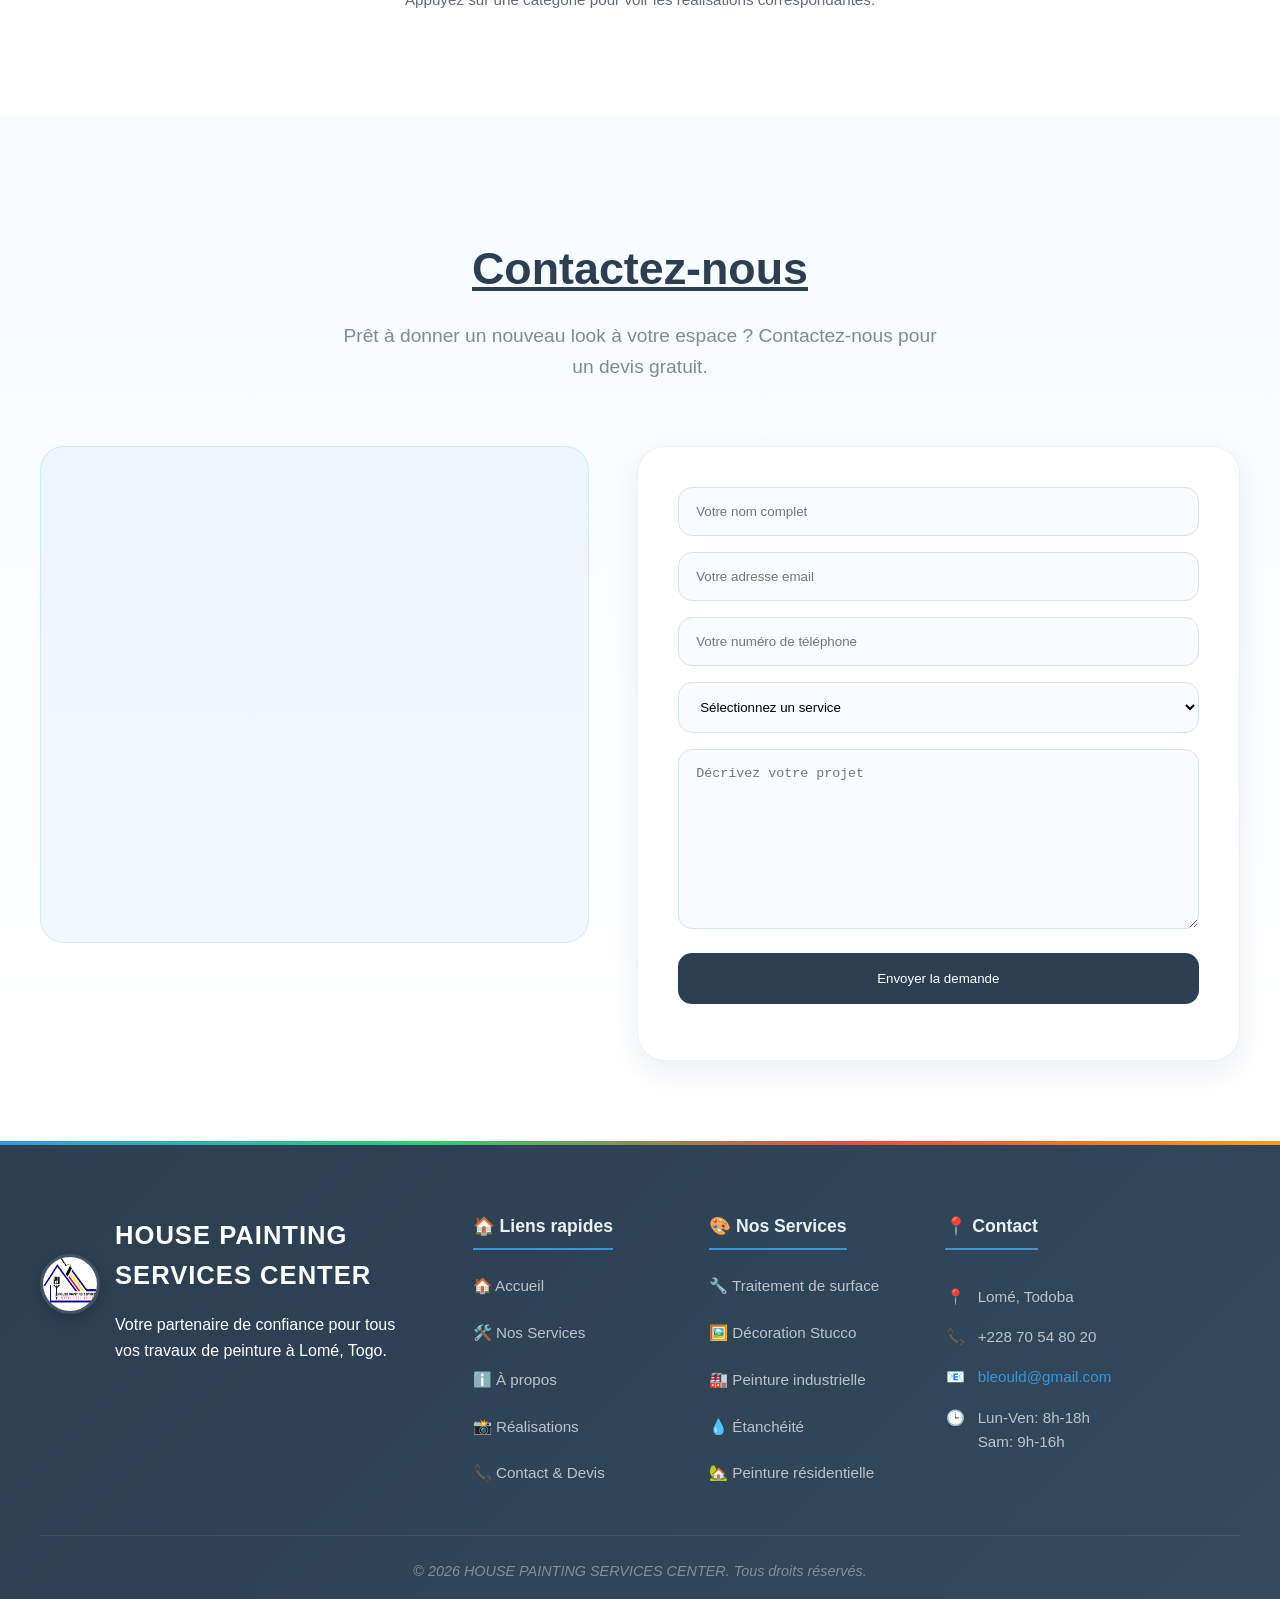
==== commit 4f5eb3d0: "Prépare le site pour déploiement Render" ====
--- a/index.html
+++ b/index.html
@@ -265,7 +265,7 @@
     <footer>
         <div class="container">
             <div class="footer-content">
-                <div class="footer-section">
+                <div class="footer-section footer-brand">
                     <div class="footer-logo">
                         <img src="images/logo-atelier.png" alt="Logo HOUSE PAINTING" class="footer-logo-image" onerror="this.src='images/logo-atelier.svg'">
                         <div>
@@ -275,18 +275,33 @@
                     </div>
                 </div>
                 <div class="footer-section">
-                    <h4>Liens rapides</h4>
-                    <ul>
-                        <li><a href="#accueil">Accueil</a></li>
-                        <li><a href="#services">Services</a></li>
-                        <li><a href="#apropos">À propos</a></li>
-                        <li><a href="#realisations">Réalisations</a></li>
-                        <li><a href="#contact">Contact</a></li>
+                    <h4>🏠 Liens rapides</h4>
+                    <ul class="footer-links">
+                        <li><a href="#accueil">🏠 Accueil</a></li>
+                        <li><a href="#services">🛠️ Nos Services</a></li>
+                        <li><a href="#apropos">ℹ️ À propos</a></li>
+                        <li><a href="#realisations">📸 Réalisations</a></li>
+                        <li><a href="#contact">📞 Contact & Devis</a></li>
                     </ul>
                 </div>
                 <div class="footer-section">
-                    <h4><u>Contact</u></h4>
-                    <p>Lomé, Todoba<br>+228 70 54 80 20<br><a href="mailto:bleould@gmail.com" class="footer-email">bleould@gmail.com</a></p>
+                    <h4>🎨 Nos Services</h4>
+                    <ul class="footer-links">
+                        <li><a href="#services">🔧 Traitement de surface</a></li>
+                        <li><a href="#services">🖼️ Décoration Stucco</a></li>
+                        <li><a href="#services">🏭 Peinture industrielle</a></li>
+                        <li><a href="#services">💧 Étanchéité</a></li>
+                        <li><a href="#services">🏡 Peinture résidentielle</a></li>
+                    </ul>
+                </div>
+                <div class="footer-section">
+                    <h4>📍 Contact</h4>
+                    <div class="footer-contact">
+                        <p><span class="contact-icon">📍</span> Lomé, Todoba</p>
+                        <p><span class="contact-icon">📞</span> +228 70 54 80 20</p>
+                        <p><span class="contact-icon">📧</span> <a href="mailto:bleould@gmail.com" class="footer-email">bleould@gmail.com</a></p>
+                        <p><span class="contact-icon">🕒</span> Lun-Ven: 8h-18h<br><span class="contact-icon"></span> Sam: 9h-16h</p>
+                    </div>
                 </div>
             </div>
             <div class="footer-bottom">
--- a/styles.css
+++ b/styles.css
@@ -12,6 +12,23 @@
 @keyframes fadeOut {
     from { opacity: 1; }
     to { opacity: 0; }
+}
+
+*, *::before, *::after {
+    box-sizing: border-box;
+}
+
+body {
+    margin: 0;
+    font-family: 'Roboto', sans-serif;
+    background-color: #f5f7fb;
+    color: #2c3e50;
+    line-height: 1.6;
+}
+
+img {
+    max-width: 100%;
+    display: block;
 }
 
 /* SECURITY: Hide potentially dangerous content */
@@ -321,9 +338,10 @@
 }
 
 .about-text li {
-    margin-bottom: 1rem;
-    padding-left: 1.5rem;
+    margin-bottom: 1.2rem;
+    padding-left: 2rem;
     position: relative;
+    line-height: 1.6;
 }
 
 .about-text li::before {
@@ -562,50 +580,127 @@
         padding-bottom: 0.8rem;
     }
 
-    .contact-section {
-        padding-top: 0.8rem;
-    }
-
-    .section-header {
-        margin-bottom: 1rem;
-    }
+    .contact-info {
+        gap: 1rem;
+    }
+
+    .info-item {
+        gap: 0.8rem;
+    }
+
+    .info-icon {
+        font-size: 1.5rem;
+        margin-right: 0rem;
+        width: 1.5rem;
+    }
+
+    .contact-content {
+        grid-template-columns: 1fr;
+        gap: 1.25rem;
+    }
+
+    .contact-info,
+    .contact-form {
+        padding: 1.3rem;
+    }
+
+    .contact-info {
+        border-radius: 22px;
+    }
+
+    .info-item {
+        flex-direction: row;
+        align-items: flex-start;
+        gap: 0.8rem;
+        padding: 0.9rem 0.9rem 0.9rem 0.75rem;
+    }
+
+    .info-icon {
+        width: 2.6rem;
+        height: 2.6rem;
+        min-width: 2.6rem;
+        min-height: 2.6rem;
+        font-size: 1.1rem;
+    }
+
+    .form-group input,
+    .form-group select,
+    .form-group textarea {
+        padding: 0.95rem 1rem;
+        font-size: 0.95rem;
+    }
+
+    .form-group textarea {
+        min-height: 170px;
+    }
+
+    .contact-form {
+        box-shadow: 0 10px 24px rgba(31, 50, 76, 0.08);
+    }
+
+    /* Contact */
 }
 
 /* Contact */
 .contact-section {
-    background-color: #ffffff;
+    background: linear-gradient(180deg, #f7fbff 0%, #ffffff 100%);
 }
 
 .contact-content {
     display: grid;
-    grid-template-columns: 1fr 1fr;
-    gap: 4rem;
+    grid-template-columns: 1fr 1.1fr;
+    gap: 3rem;
     align-items: start;
 }
 
 .contact-info {
     display: flex;
     flex-direction: column;
-    gap: 2rem;
+    gap: 1rem;
+    padding: 2rem;
+    border-radius: 24px;
+    background-color: rgba(52, 152, 219, 0.06);
+    border: 1px solid rgba(52, 152, 219, 0.14);
 }
 
 .info-item {
     display: flex;
     align-items: flex-start;
     gap: 1rem;
+    padding: 1rem 1rem 1rem 0.8rem;
+    border-radius: 18px;
+    background-color: #ffffff;
+    box-shadow: 0 12px 22px rgba(31, 50, 76, 0.06);
+}
+
+.info-item h4 {
+    margin: 0 0 0.25rem;
+    font-size: 1rem;
+    color: #2c3e50;
+}
+
+.info-item p,
+.info-item a {
+    margin: 0;
+    color: #4a5568;
+    line-height: 1.7;
+}
+
+.info-icon {
+    width: 3rem;
+    height: 3rem;
+    min-width: 3rem;
+    min-height: 3rem;
+    border-radius: 50%;
+    display: inline-flex;
+    align-items: center;
+    justify-content: center;
+    color: #3498db;
+    background-color: rgba(52, 152, 219, 0.12);
+    font-size: 1.2rem;
 }
 
 /* Alternative pour les emojis si ils ne s'affichent pas */
-.info-icon {
-    font-size: 2rem;
-    color: #3498db;
-    margin-right: 1rem;
-    display: inline-block;
-    width: 2rem;
-    text-align: center;
-}
-
-/* Fallback pour les navigateurs qui ne supportent pas les emojis */
 @supports not (font-variant-emoji: unicode) {
     .info-icon:before {
         content: attr(data-icon);
@@ -616,38 +711,39 @@
 }
 
 .email-link {
+    color: #2c3e50;
+    text-decoration: none;
+    font-weight: 700;
+    transition: color 0.3s ease;
+}
+
+.email-link:hover {
     color: #3498db;
-    text-decoration: none;
-    font-weight: 500;
-    transition: color 0.3s ease;
-}
-
-.email-link:hover {
-    color: #2c3e50;
     text-decoration: underline;
 }
 
 .contact-form {
-    background-color: #fff;
+    background-color: #ffffff;
     padding: 2.5rem;
-    border-radius: 10px;
-    box-shadow: 0 5px 15px rgba(0,0,0,0.1);
-}
-
-.form-group {
-    margin-bottom: 1.5rem;
+    border-radius: 28px;
+    box-shadow: 0 12px 30px rgba(31, 50, 76, 0.08);
+    border: 1px solid rgba(52, 152, 219, 0.12);
+}
+
+.contact-form form {
+    display: grid;
+    gap: 1rem;
 }
 
 .form-group input,
 .form-group select,
 .form-group textarea {
     width: 100%;
-    padding: 1rem;
-    border: 2px solid #e9ecef;
-    border-radius: 5px;
-    font-size: 1rem;
-    font-family: 'Roboto', sans-serif;
-    transition: border-color 0.3s;
+    padding: 1rem 1.1rem;
+    border: 1px solid #d7e3f2;
+    border-radius: 14px;
+    background-color: #f8fbff;
+    transition: border-color 0.3s ease, box-shadow 0.3s ease;
 }
 
 .form-group input:focus,
@@ -655,20 +751,52 @@
 .form-group textarea:focus {
     outline: none;
     border-color: #3498db;
-}
-
-/* Footer */
+    box-shadow: 0 0 0 6px rgba(52, 152, 219, 0.12);
+}
+
+.form-group textarea {
+    min-height: 180px;
+    resize: vertical;
+}
+
+.cta-button.primary {
+    width: 100%;
+    padding: 1rem 1.2rem;
+    border-radius: 14px;
+}
+
+#form-message {
+    font-size: 0.95rem;
+    color: #2c3e50;
+}
 footer {
-    background-color: #2c3e50;
+    background: linear-gradient(135deg, #2c3e50 0%, #34495e 100%);
     color: white;
     padding: 3rem 2rem 1rem;
+    position: relative;
+}
+
+footer::before {
+    content: '';
+    position: absolute;
+    top: 0;
+    left: 0;
+    right: 0;
+    height: 4px;
+    background: linear-gradient(90deg, #3498db, #2ecc71, #e74c3c, #f39c12);
 }
 
 .footer-content {
     display: grid;
-    grid-template-columns: repeat(auto-fit, minmax(250px, 1fr));
-    gap: 2rem;
+    grid-template-columns: 2fr 1fr 1fr 1.5fr;
+    gap: 2.5rem;
     margin-bottom: 2rem;
+    position: relative;
+    z-index: 1;
+}
+
+.footer-brand {
+    padding-right: 2rem;
 }
 
 .footer-logo {
@@ -678,147 +806,379 @@
 }
 
 .footer-logo-image {
-    width: 50px;
-    height: 50px;
+    width: 60px;
+    height: 60px;
     border-radius: 50%;
-    box-shadow: 0 2px 8px rgba(0,0,0,0.1);
+    box-shadow: 0 4px 15px rgba(0,0,0,0.2);
+    border: 3px solid rgba(255,255,255,0.1);
 }
 
 .footer-section h3 {
-    font-size: 1.5rem;
+    font-size: 1.6rem;
     margin-bottom: 1rem;
     font-weight: 700;
     color: white;
+    text-transform: uppercase;
+    letter-spacing: 1px;
 }
 
 .footer-section h4 {
-    font-size: 1.2rem;
+    font-size: 1.1rem;
+    margin-bottom: 1.2rem;
+    font-weight: 600;
+    color: #ecf0f1;
+    border-bottom: 2px solid #3498db;
+    padding-bottom: 0.5rem;
+    display: inline-block;
+}
+
+.footer-links {
+    list-style: none;
+    padding: 0;
+    margin: 0;
+}
+
+.footer-links li {
+    margin-bottom: 0.8rem;
+}
+
+.footer-links a {
+    color: #bdc3c7;
+    text-decoration: none;
+    font-size: 0.95rem;
+    transition: all 0.3s ease;
+    display: inline-block;
+    padding: 0.3rem 0;
+    border-radius: 4px;
+    position: relative;
+}
+
+.footer-links a:hover {
+    color: #3498db;
+    transform: translateX(5px);
+    text-decoration: none;
+}
+
+.footer-links a::before {
+    content: '';
+    position: absolute;
+    left: 0;
+    bottom: 0;
+    width: 0;
+    height: 2px;
+    background-color: #3498db;
+    transition: width 0.3s ease;
+}
+
+.footer-links a:hover::before {
+    width: 100%;
+}
+
+.footer-contact p {
     margin-bottom: 1rem;
-    font-weight: 600;
-}
-
-.footer-section p {
+    color: #bdc3c7;
+    font-size: 0.95rem;
     line-height: 1.6;
-    opacity: 0.9;
-}
-
-.footer-section ul {
-    list-style: none;
-}
-
-.footer-section li {
-    margin-bottom: 0.5rem;
-}
-
-.footer-section a {
-    color: white;
+}
+
+.contact-icon {
+    display: inline-block;
+    width: 20px;
+    margin-right: 8px;
+    text-align: center;
+}
+
+.footer-email {
+    color: #3498db;
     text-decoration: none;
-    opacity: 0.8;
-    transition: opacity 0.3s;
-}
-
-.footer-email {
-    color: white;
-    text-decoration: none;
-    opacity: 0.9;
-    transition: opacity 0.3s ease;
+    font-weight: 500;
+    transition: color 0.3s ease;
 }
 
 .footer-email:hover {
-    opacity: 1;
+    color: #2980b9;
     text-decoration: underline;
 }
 
 .footer-bottom {
     border-top: 1px solid rgba(255,255,255,0.1);
-    padding-top: 1rem;
+    padding-top: 1.5rem;
     text-align: center;
     opacity: 0.8;
+    position: relative;
+    z-index: 1;
+}
+
+.footer-bottom p {
+    margin: 0;
+    font-size: 0.9rem;
+    color: #95a5a6;
 }
 
 /* Responsive */
+
+@media (max-width: 992px) {
+    nav {
+        flex-wrap: wrap;
+        justify-content: center;
+        gap: 0.8rem;
+        padding: 1rem 1.2rem;
+    }
+
+    .logo {
+        justify-content: center;
+        width: 100%;
+    }
+
+    .logo-image {
+        width: 50px;
+        height: 50px;
+    }
+
+    .logo-text h1 {
+        font-size: 1.55rem;
+    }
+
+    .logo-text span {
+        font-size: 0.82rem;
+    }
+
+    .nav-links {
+        flex-wrap: wrap;
+        justify-content: center;
+        gap: 0.45rem;
+    }
+
+    .nav-links a {
+        padding: 0.35rem 0.65rem;
+        font-size: 0.95rem;
+    }
+
+    .hero {
+        padding: 110px 1.5rem 2rem;
+    }
+
+    .hero-content h2 {
+        font-size: 3rem;
+    }
+
+    .hero-content p {
+        font-size: 1.15rem;
+    }
+
+    .hero-stats {
+        gap: 1rem;
+    }
+
+    .stat h3 {
+        font-size: 2.2rem;
+    }
+
+    .section-header h2 {
+        font-size: 2.4rem;
+    }
+
+    .services-grid,
+    .about-content,
+    .portfolio-grid,
+    .contact-content,
+    .footer-content {
+        grid-template-columns: repeat(auto-fit, minmax(280px, 1fr));
+        gap: 1.5rem;
+    }
+
+    .footer-content {
+        grid-template-columns: 1fr;
+        gap: 2rem;
+    }
+
+    .footer-brand {
+        text-align: center;
+        padding-right: 0;
+    }
+
+    .footer-logo {
+        justify-content: center;
+    }
+
+    .footer-section {
+        text-align: center;
+    }
+
+    .footer-section h4 {
+        border-bottom: none;
+        padding-bottom: 0;
+    }
+
+    .footer-links a:hover {
+        transform: none;
+    }
+}
+
 @media (max-width: 768px) {
     nav {
         flex-direction: column;
-        gap: 1rem;
-        padding: 0.9rem 1rem;
-    }
-
-    .logo {
+        align-items: center;
+        text-align: center;
+        gap: 0.8rem;
+        padding: 0.95rem 1rem;
+    }
+
+    .nav-links {
+        width: 100%;
         justify-content: center;
-        flex-wrap: wrap;
-        text-align: center;
+    }
+
+    .nav-links li {
+        margin-left: 0;
+    }
+
+    .nav-links a {
+        display: block;
+        padding: 0.55rem 0.8rem;
+    }
+
+    .logo-image {
+        width: 45px;
+        height: 45px;
     }
 
     .logo-text h1 {
-        font-size: 1.35rem;
-    }
-
-    .nav-links {
-        margin-top: 0;
-        flex-wrap: wrap;
-        justify-content: center;
-        gap: 0.35rem;
-    }
-
-    .nav-links li {
-        margin: 0.2rem;
-    }
-
-    .nav-links a {
-        display: inline-block;
-        padding: 0.4rem 0.7rem;
-        font-size: 0.95rem;
+        font-size: 1.3rem;
+    }
+
+    .logo-text span {
+        font-size: 0.75rem;
     }
 
     .hero {
         flex-direction: column;
+        padding: 150px 1rem 2rem;
+        gap: 1.5rem;
+        min-height: auto;
         text-align: center;
-        min-height: auto;
-        gap: 2rem;
-        padding: 170px 1rem 3rem;
-    }
-
-    .hero-content,
-    .hero-image {
-        max-width: 100%;
+    }
+
+    .hero-content {
+        flex: none;
+        max-width: none;
+        width: 100%;
     }
 
     .hero-content h2 {
-        font-size: 2.2rem;
+        font-size: 3.5rem;
+        text-align: center;
+        line-height: 1.1;
+        margin-bottom: 1.5rem;
     }
 
     .hero-content p {
-        font-size: 1.05rem;
+        font-size: 1.4rem;
+        text-align: center;
+        margin-bottom: 1.2rem;
+        line-height: 1.4;
     }
 
     .hero-stats {
         justify-content: center;
-        flex-wrap: wrap;
-        gap: 1rem;
+        gap: 0.9rem;
     }
 
     .stat {
-        flex: 1 1 120px;
-        max-width: 220px;
-        padding: 1rem 1.25rem;
-        background-color: rgba(255,255,255,0.14);
-        border: 1px solid rgba(255,255,255,0.17);
-        border-radius: 18px;
+        width: 100%;
+        max-width: 100%;
+        padding: 0.95rem 1rem;
     }
 
     .stat h3 {
+        font-size: 1.95rem;
+    }
+
+    section {
+        padding: 2.5rem 1rem;
+    }
+
+    .section-header h2 {
         font-size: 2rem;
     }
 
+    .section-header p {
+        font-size: 1rem;
+    }
+
+    .services-grid,
     .about-content,
+    .portfolio-grid,
     .contact-content {
         grid-template-columns: 1fr;
-        gap: 2rem;
-    }
-
+        gap: 1.5rem;
+    }
+
+    .contact-content {
+        grid-template-columns: 1fr;
+    }
+
+    .contact-info,
     .contact-form {
-        padding: 1.25rem;
+        padding: 1.8rem;
+    }
+
+    .service-item {
+        padding: 1.9rem 1.3rem;
+    }
+
+    .service-icon {
+        font-size: 2.7rem;
+        margin-bottom: 1rem;
+    }
+
+    .about-text h2 {
+        font-size: 2rem;
+    }
+
+    .about-text p,
+    .about-text li {
+        font-size: 0.95rem;
+    }
+
+    .about-text li {
+        padding-left: 1.7rem;
+    }
+
+    .portfolio-item {
+        border-radius: 16px;
+    }
+
+    .portfolio-item img {
+        height: 220px;
+    }
+
+    .filter-buttons {
+        flex-direction: column;
+        align-items: center;
+        gap: 0.8rem;
+    }
+
+    .filter-btn {
+        width: 100%;
+        max-width: 320px;
+        padding: 0.75rem 1rem;
+        font-size: 0.95rem;
+    }
+
+    .contact-form {
+        padding: 1.6rem;
+    }
+
+    .form-group input,
+    .form-group select,
+    .form-group textarea {
+        padding: 0.95rem;
+        font-size: 0.98rem;
+    }
+
+    .cta-button {
+        width: 100%;
     }
 
     .footer-content {
@@ -827,118 +1187,136 @@
     }
 
     .footer-logo {
-        flex-direction: column;
+        justify-content: center;
         text-align: center;
     }
+}
+
+@media (max-width: 576px) {
+    nav {
+        padding: 0.75rem 0.8rem;
+        gap: 0.55rem;
+    }
+
+    .logo-image {
+        width: 42px;
+        height: 42px;
+    }
+
+    .logo-text h1 {
+        font-size: 1.15rem;
+    }
+
+    .logo-text span {
+        font-size: 0.72rem;
+    }
+
+    .nav-links {
+        gap: 0.35rem;
+    }
+
+    .nav-links a {
+        padding: 0.3rem 0.45rem;
+        font-size: 0.85rem;
+    }
+
+    .hero {
+        padding: 120px 0.9rem 1.8rem;
+        gap: 1.2rem;
+        text-align: center;
+    }
+
+    .hero-content {
+        flex: none;
+        max-width: none;
+        width: 100%;
+    }
+
+    .hero-content h2 {
+        font-size: 4rem;
+        text-align: center;
+        line-height: 1.1;
+        margin-bottom: 1.5rem;
+        font-weight: 800;
+        word-wrap: break-word;
+        hyphens: auto;
+    }
+
+    .hero-content p {
+        font-size: 1.6rem;
+        text-align: center;
+        line-height: 1.4;
+        word-wrap: break-word;
+        hyphens: auto;
+    }
+
+    .stat {
+        padding: 0.75rem 0.9rem;
+    }
+
+    .stat h3 {
+        font-size: 1.8rem;
+    }
 
     section {
-        padding: 3rem 1rem;
-    }
-
-    .section-header {
-        margin-bottom: 2rem;
+        padding: 1.8rem 0.85rem;
     }
 
     .section-header h2 {
+        font-size: 1.75rem;
+    }
+
+    .section-header p {
+        font-size: 0.9rem;
+    }
+
+    .service-item {
+        padding: 1.4rem 1rem;
+    }
+
+    .service-icon {
         font-size: 2rem;
     }
-}
-
-@media (max-width: 480px) {
-    .logo-image,
-    .about-logo-image {
-        width: 52px;
-        height: 52px;
-    }
-
-    /* Enhanced mobile styling for very small screens */
-    .about-section {
-        padding: 3rem 1rem;
-    }
-
-    .about-logo {
-        margin-bottom: 2rem;
-    }
-
-    .about-logo-image {
-        width: 80px !important;
-        height: 80px !important;
-        margin-bottom: 1rem;
-    }
 
     .about-text h2 {
-        font-size: 1.8rem;
-        margin-bottom: 1.2rem;
-    }
-
-    .about-text p {
-        font-size: 0.95rem;
-        margin-bottom: 1.2rem;
-        padding: 0 0.5rem;
-    }
-
-    .about-text ul {
-        margin: 1.5rem 0;
+        font-size: 1.5rem;
+    }
+
+    .about-text p,
+    .about-text li,
+    .footer-section p,
+    .footer-section a,
+    .footer-section li {
+        font-size: 0.9rem;
     }
 
     .about-text li {
-        margin-bottom: 1rem;
-        padding: 0.8rem 1rem;
-        border-radius: 10px;
-        font-size: 0.9rem;
-    }
-
-    .about-text li::before {
-        left: 0.8rem;
-        top: 0.8rem;
+        padding-left: 1.5rem;
+    }
+
+    .portfolio-item img {
+        height: 200px;
+    }
+
+    .portfolio-overlay {
+        padding: 0.85rem;
+    }
+
+    .portfolio-overlay h4 {
         font-size: 1rem;
     }
 
-    .about-image {
-        margin-top: 1.5rem;
-    }
-
-    .about-image img {
-        border-radius: 15px;
-        max-width: 100%;
-    }
-
-    .logo-text h1 {
-        font-size: 1.05rem;
-    }
-
-    .logo-text span {
-        font-size: 0.75rem;
-    }
-
-    .logo-text h1 {
-        font-size: 1.05rem;
-    }
-
-    .logo-text span {
-        font-size: 0.75rem;
-    }
-
-    .hero {
-        padding: 185px 1rem 2.5rem;
-    }
-
-    .hero-content h2 {
-        font-size: 1.75rem;
-    }
-
-    .hero-content p {
-        font-size: 0.98rem;
-    }
-
-    .cta-button {
-        display: block;
-        width: 100%;
-        text-align: center;
+    .portfolio-overlay p {
+        font-size: 0.85rem;
+    }
+
+    .filter-btn {
+        padding: 0.65rem 0.85rem;
+        font-size: 0.85rem;
     }
 
     .contact-form {
-        padding: 1rem;
+        padding: 1.2rem;
     }
 
     .form-group input,
@@ -948,25 +1326,76 @@
         font-size: 0.95rem;
     }
 
-    .portfolio-item img {
-        height: 220px;
-    }
-
-    .filter-buttons {
-        gap: 0.5rem;
-    }
-
-    .filter-btn {
-        padding: 0.4rem 0.8rem;
-        font-size: 0.85rem;
-    }
-
-    .portfolio-overlay .download-btn {
-        padding: 0.4rem 0.8rem;
-        font-size: 0.85rem;
-    }
-
-    .portfolio-grid {
-        gap: 1rem;
-    }
-}+    .footer-logo-image {
+        width: 34px;
+        height: 34px;
+    }
+
+    .contact-content {
+        grid-template-columns: 1fr;
+        gap: 1.2rem;
+    }
+
+    .contact-info,
+    .contact-form {
+        padding: 1.2rem;
+    }
+
+    .contact-info {
+        border-radius: 22px;
+    }
+
+    .info-item {
+        flex-direction: row;
+        align-items: flex-start;
+        gap: 0.8rem;
+        padding: 0.9rem 0.9rem 0.9rem 0.75rem;
+    }
+
+    .info-icon {
+        width: 2.6rem;
+        height: 2.6rem;
+        min-width: 2.6rem;
+        min-height: 2.6rem;
+        font-size: 1.1rem;
+    }
+
+    .form-group input,
+    .form-group select,
+    .form-group textarea {
+        padding: 0.95rem 1rem;
+        font-size: 0.95rem;
+    }
+
+    .form-group textarea {
+        min-height: 170px;
+    }
+
+    .contact-form {
+        box-shadow: 0 10px 24px rgba(31, 50, 76, 0.08);
+    }
+
+    .footer-bottom {
+        font-size: 0.78rem;
+    }
+
+    .footer-content {
+        gap: 1.5rem;
+    }
+
+    .footer-section h3 {
+        font-size: 1.3rem;
+    }
+
+    .footer-section h4 {
+        font-size: 1rem;
+    }
+
+    .footer-links a {
+        font-size: 0.9rem;
+    }
+
+    .footer-contact p {
+        font-size: 0.9rem;
+    }
+}
